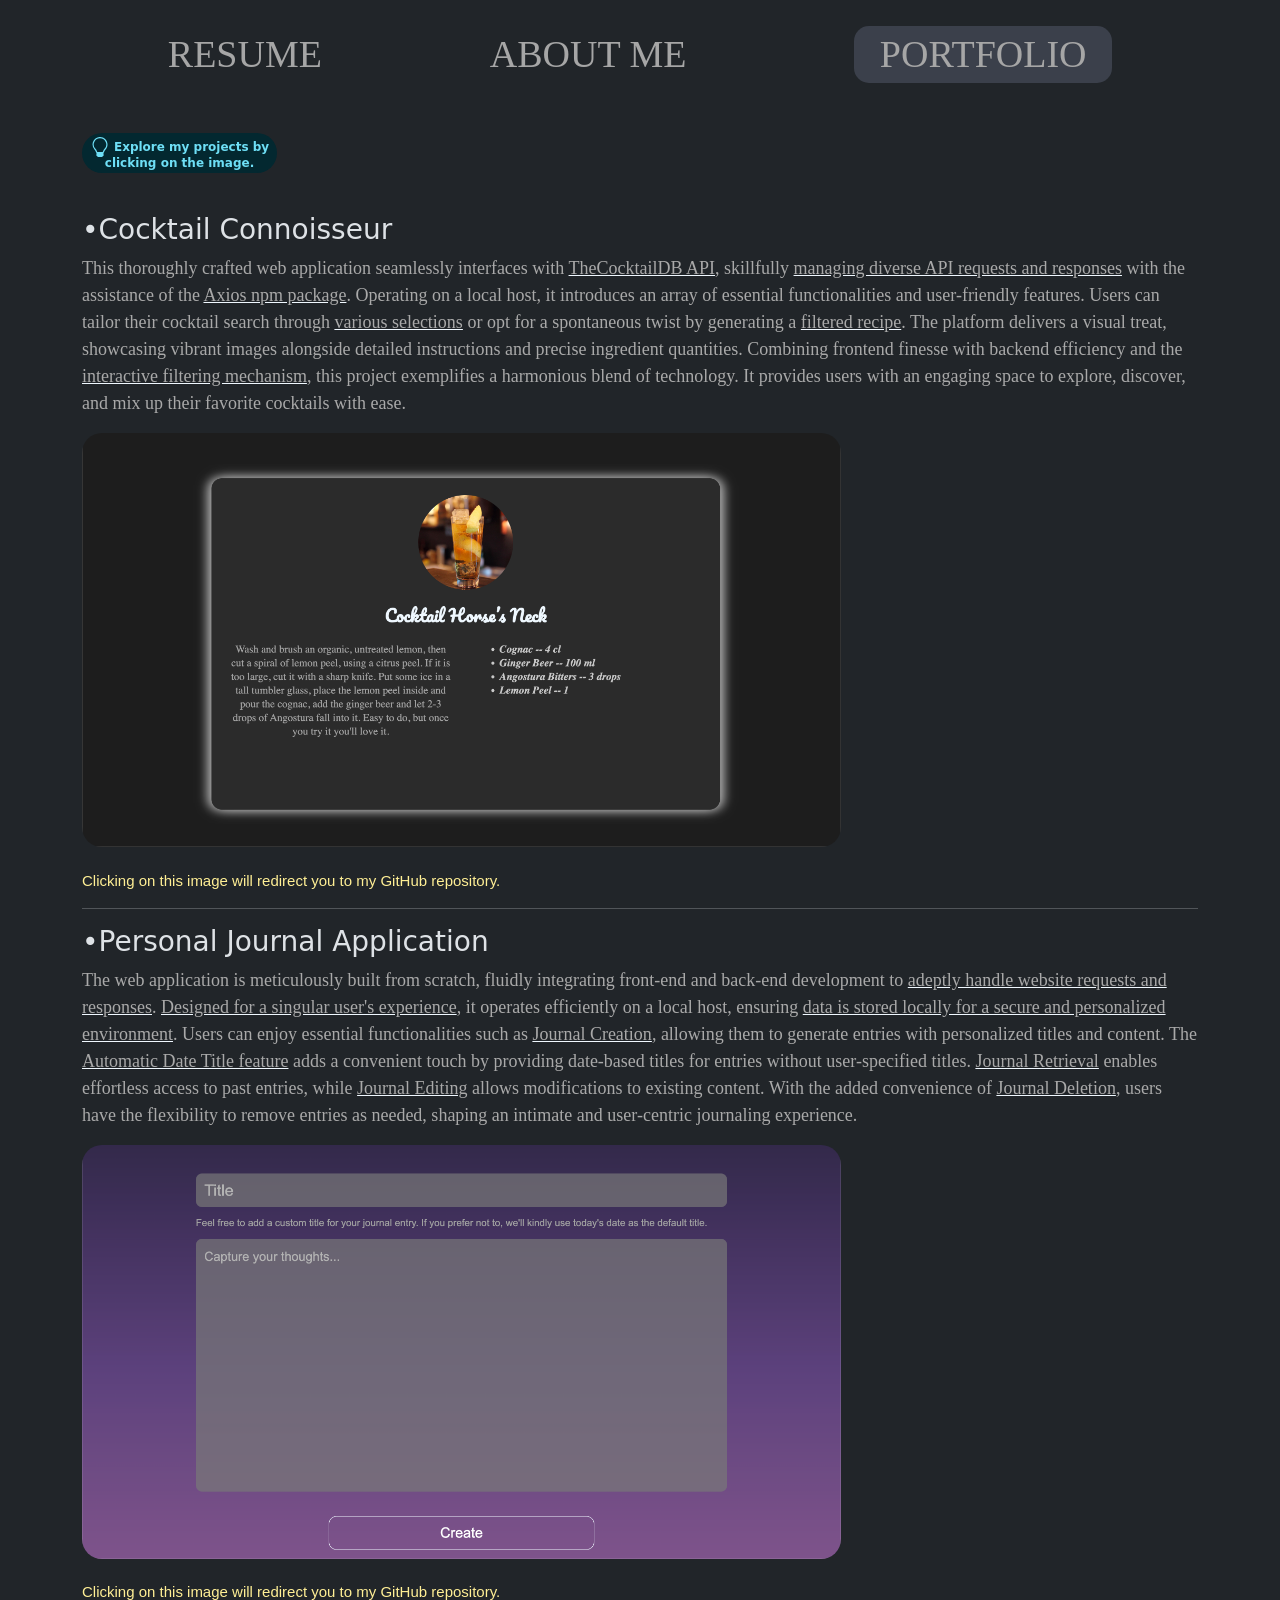
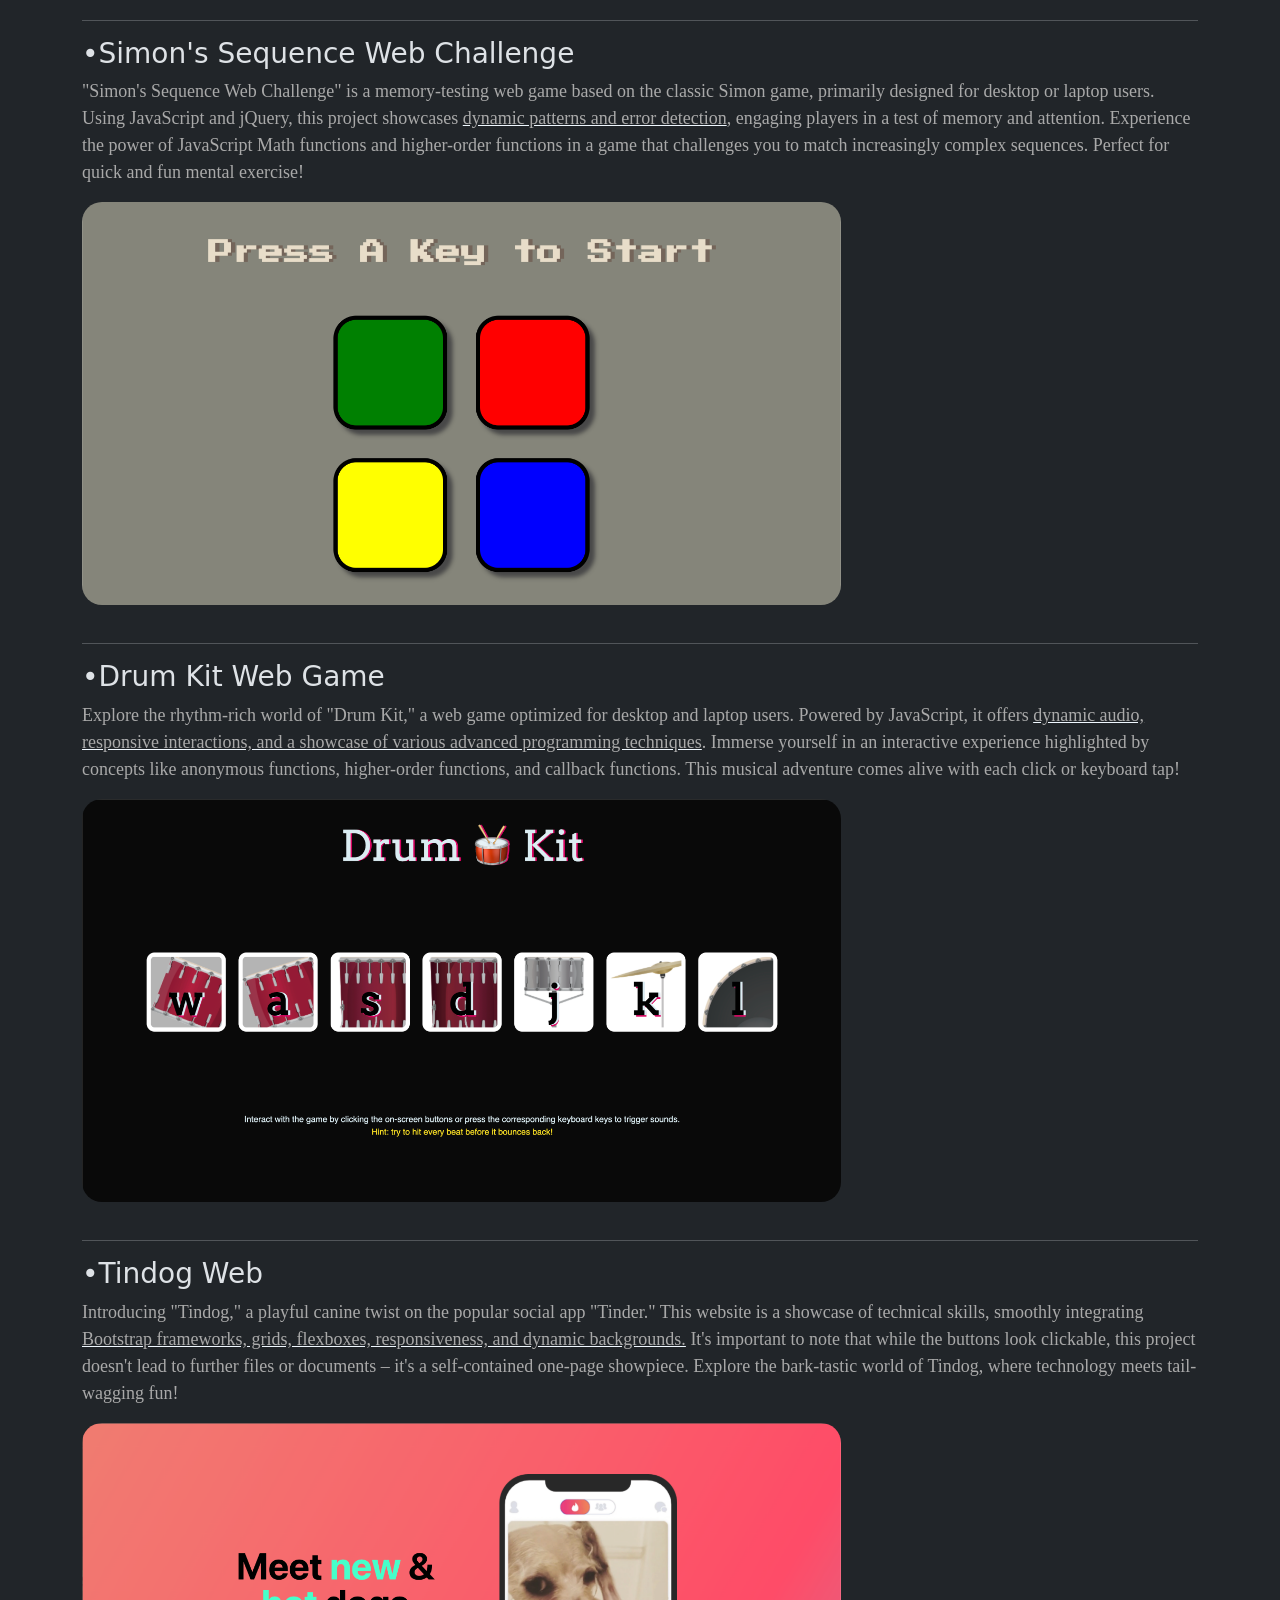
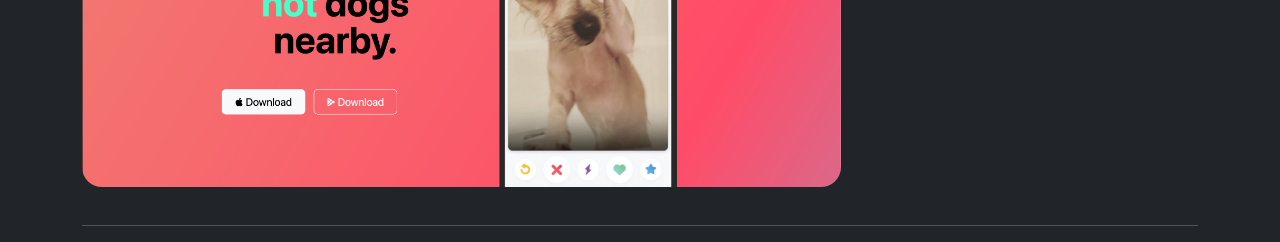
==== Portfolio/portfolio.html @ 848d03be "Add files via upload Update portfolio.html" ====
<!DOCTYPE html>
<html lang="en" data-bs-theme="dark">
    <head>
        <meta charset="utf-8"/>
        <meta name="viewport" content="width=device-width, initial-scale=1.0" />
        <title>PORTFOLIO</title>

        <link rel="preconnect" href="https://fonts.googleapis.com">
        <link rel="preconnect" href="https://fonts.gstatic.com" crossorigin>
        <link href="https://fonts.googleapis.com/css2?family=Noto+Serif+JP&display=swap" rel="stylesheet">  

        <link href="https://cdn.jsdelivr.net/npm/bootstrap@5.3.2/dist/css/bootstrap.min.css" rel="stylesheet" integrity="sha384-T3c6CoIi6uLrA9TneNEoa7RxnatzjcDSCmG1MXxSR1GAsXEV/Dwwykc2MPK8M2HN" crossorigin="anonymous">
        <link href="./portfolio.css" rel="stylesheet" />
        <link href="../common.css" rel="stylesheet" />

    </head>

    <body>

        <section id="portfolioPage">
            <div class="headers">
                <nav>
                    <ul>
                        <li id="resume"><a href="../Resume/resume.html">RESUME</a></li>
                        <li id="aboutMe"><a href="../index.html">ABOUT ME</a></li>
                        <li id="portfolio"><a href="./portfolio.html">PORTFOLIO</a></li>
                    </ul>
                </nav>
            </div>

            <div class="container">

                <!--NoteToUser-->
                <div class="note">
    
                    <span class="badge bg-info-subtle text-info-emphasis rounded-pill"><svg xmlns="http://www.w3.org/2000/svg" width="20" height="20" fill="currentColor" class="bi bi-lightbulb" viewBox="0 0 16 16">
                        <path d="M2 6a6 6 0 1 1 10.174 4.31c-.203.196-.359.4-.453.619l-.762 1.769A.5.5 0 0 1 10.5 13a.5.5 0 0 1 0 1 .5.5 0 0 1 0 1l-.224.447a1 1 0 0 1-.894.553H6.618a1 1 0 0 1-.894-.553L5.5 15a.5.5 0 0 1 0-1 .5.5 0 0 1 0-1 .5.5 0 0 1-.46-.302l-.761-1.77a1.964 1.964 0 0 0-.453-.618A5.984 5.984 0 0 1 2 6m6-5a5 5 0 0 0-3.479 8.592c.263.254.514.564.676.941L5.83 12h4.342l.632-1.467c.162-.377.413-.687.676-.941A5 5 0 0 0 8 1"/>
                      </svg> Explore my projects by <br />
                        clicking on the image.</span>
                        
                </div>

                <!--5th Project-->
                <div class="project">
                    <h3>•Cocktail Connoisseur</h3>
                    <p>This thoroughly crafted web application seamlessly interfaces with <span id="underline">TheCocktailDB API</span>, skillfully 
                        <span id="underline">managing diverse API requests and responses</span> with the assistance of the <span id="underline">Axios npm package</span>. Operating on a local 
                        host, it introduces an array of essential functionalities and user-friendly features. Users can tailor their cocktail 
                        search through <span id="underline">various selections</span> or opt for a spontaneous twist by generating a <span id="underline">filtered recipe</span>. The platform delivers a 
                        visual treat, showcasing vibrant images alongside detailed instructions and precise ingredient quantities. Combining 
                        frontend finesse with backend efficiency and the <span id="underline">interactive filtering mechanism</span>, this project exemplifies a harmonious 
                        blend of technology. It provides users with an engaging space to explore, discover, and mix up their favorite cocktails with 
                        ease.</p>
                    <a href="https://github.com/selinaXyy/cocktailConnoisseur" target="_blank">
                        <img src="Images/Cocktail Connoisseur.png" alt="picture of the Cocktail Connoisseur Web"/></a>
                        <p id="githubRedirectionNote">Clicking on this image will redirect you to my GitHub repository.</p>
                    <hr />
                </div>

                 <!--4th Project-->
                <div class="project">
                    <h3>•Personal Journal Application</h3>
                    <p>The web application is meticulously built from scratch, fluidly integrating front-end and back-end development to <span id="underline">adeptly handle website requests and responses</span>. 
                        <span id="underline">Designed for a singular user's experience</span>, it operates efficiently on a local host, ensuring <span id="underline">data is stored locally for a secure and personalized environment</span>. Users can 
                        enjoy essential functionalities such as <span id="underline">Journal Creation</span>, allowing them to generate entries with personalized titles and content. The <span id="underline">Automatic Date Title feature</span> adds 
                        a convenient touch by providing date-based titles for entries without user-specified titles. <span id="underline">Journal Retrieval</span> enables effortless access to past entries, while 
                        <span id="underline">Journal Editing</span> allows modifications to existing content. With the added convenience of <span id="underline">Journal Deletion</span>, users have the flexibility to remove entries as needed, shaping 
                        an intimate and user-centric journaling experience.</p>
                    <a href="https://github.com/selinaXyy/personalJournalWeb" target="_blank">
                        <img src="Images/personalJournal.png" alt="picture of the Personal Journal Web"/></a>
                        <p id="githubRedirectionNote">Clicking on this image will redirect you to my GitHub repository.</p>
                    <hr />
                </div>
    
                <!--3rd Project-->
                <div class="project">
                    <h3>•Simon's Sequence Web Challenge</h3>
                    <p>"Simon's Sequence Web Challenge" is a memory-testing web game based on the classic Simon game, primarily 
                        designed for desktop or laptop users. Using JavaScript and jQuery, this project showcases <span id="underline">dynamic patterns and error detection</span>, 
                        engaging players in a test of memory and attention. Experience the power of JavaScript Math functions 
                        and higher-order functions in a game that challenges you to match increasingly complex sequences.
                        Perfect for quick and fun mental exercise!</p>
                    <a href="https://selinaxyy.github.io/theSimonGame/" target="_blank">
                        <img src="Images/simonGame.png" alt="picture of the Simon Game Web"/></a>
                    <hr />
                </div>
    
                <!--2nd Project-->
                <div class="project">
                    <h3>•Drum Kit Web Game</h3>
                    <p>Explore the rhythm-rich world of "Drum Kit," a web game optimized for desktop and laptop users. Powered by JavaScript, 
                        it offers <span id="underline">dynamic audio, responsive interactions, and a showcase of various advanced programming 
                        techniques</span>. Immerse yourself in an interactive experience highlighted by concepts like anonymous functions, 
                        higher-order functions, and callback functions. This musical adventure comes alive with each click or keyboard tap!</p>
                    <a href="https://selinaxyy.github.io/drumKitGame/" target="_blank">
                        <img src="Images/drumKit.png" alt="picture of Drum Kit Web Game"/></a>
                    <hr />
                </div>
    
                <!--1st Project-->
                <div class="project">
                    <h3>•Tindog Web</h3>
                    <p>Introducing "Tindog," a playful canine twist on the popular social app "Tinder." 
                        This website is a showcase of technical skills, smoothly integrating <span id="underline">Bootstrap frameworks, grids, flexboxes, responsiveness, 
                        and dynamic backgrounds.</span> It's important to note that while the buttons look clickable, 
                        this project doesn't lead to further files or documents – it's a self-contained one-page showpiece. 
                        Explore the bark-tastic world of Tindog, where technology meets tail-wagging fun!</p>
                    <a href="https://selinaxyy.github.io/Tindog-Web/" target="_blank">
                        <img src="Images/tindog.png" alt="picture of Tindog Web"/></a>
                    <hr />
                </div>
            
            </div>


        </section>


        <script src="https://cdn.jsdelivr.net/npm/bootstrap@5.3.2/dist/js/bootstrap.bundle.min.js" integrity="sha384-C6RzsynM9kWDrMNeT87bh95OGNyZPhcTNXj1NW7RuBCsyN/o0jlpcV8Qyq46cDfL" crossorigin="anonymous"></script>
    </body>
</html>
---- Portfolio/portfolio.css ----
/* >992px & default*/
#portfolio{
  background-color: #3b404b;
  border-radius: 15px;
  padding-left:2%;
  padding-right:2%;
}

.container{
    margin-top:3.5%;
}

.project img{
  width: 68%;
  height:34%;
  border-radius: 20px;
  margin-bottom: 2%;
}

.project img:hover{
  filter:brightness(130%);
}

.project p{
  font-family:serif,Times;
  font-size:18px;
  color:#A9A9A9;
}

#underline{
  text-decoration: underline;
  text-decoration-color: aliceblue;
}

.note{
  text-align: left;
  margin-bottom:3.5%;
  margin-top:4.5%;
}

#githubRedirectionNote{
  font-family: Arial, Helvetica, sans-serif;
  font-size:15px;
  color: rgb(255, 239, 149);
}

@media (max-width:768px){
  .project img{
      width: 78%;
      height:73%
  }
}

@media (max-width:576px){

  .project h3{
      font-size:19px;
  }

  .project p{
      font-size: 14px;
  }

  .note{
      margin-bottom: 4.5%;
  }

  #githubRedirectionNote{
    font-size: 13px;
  }
  
}
---- common.css ----
/* >992px & default*/
.headers ul{
    list-style: none;
    display:flex;
    justify-content: space-evenly;
    font-size:38px;
    color:#a6a6a6;
    padding:0;
    margin-top:2%;
    margin-bottom:3%;
    font-family: 'Noto Serif Japanese';
}

.headers a{
    text-decoration: none;
    color:#a6a6a6;
}

.headers a:hover{
    color:#EEEDED;
}



/* <= 992px & > 768px*/
@media (max-width:992px){

    .headers li{
        font-size: 30px;
    }
    
}



/* <= 768px & >= 576px*/
@media (max-width:768px){

    .headers li{
        font-size: 26px;
    }
    
}



/* <= 576px (mobile phone)*/
@media (max-width:576px){

    .headers li{
        font-size: 20px;
    }
    
}
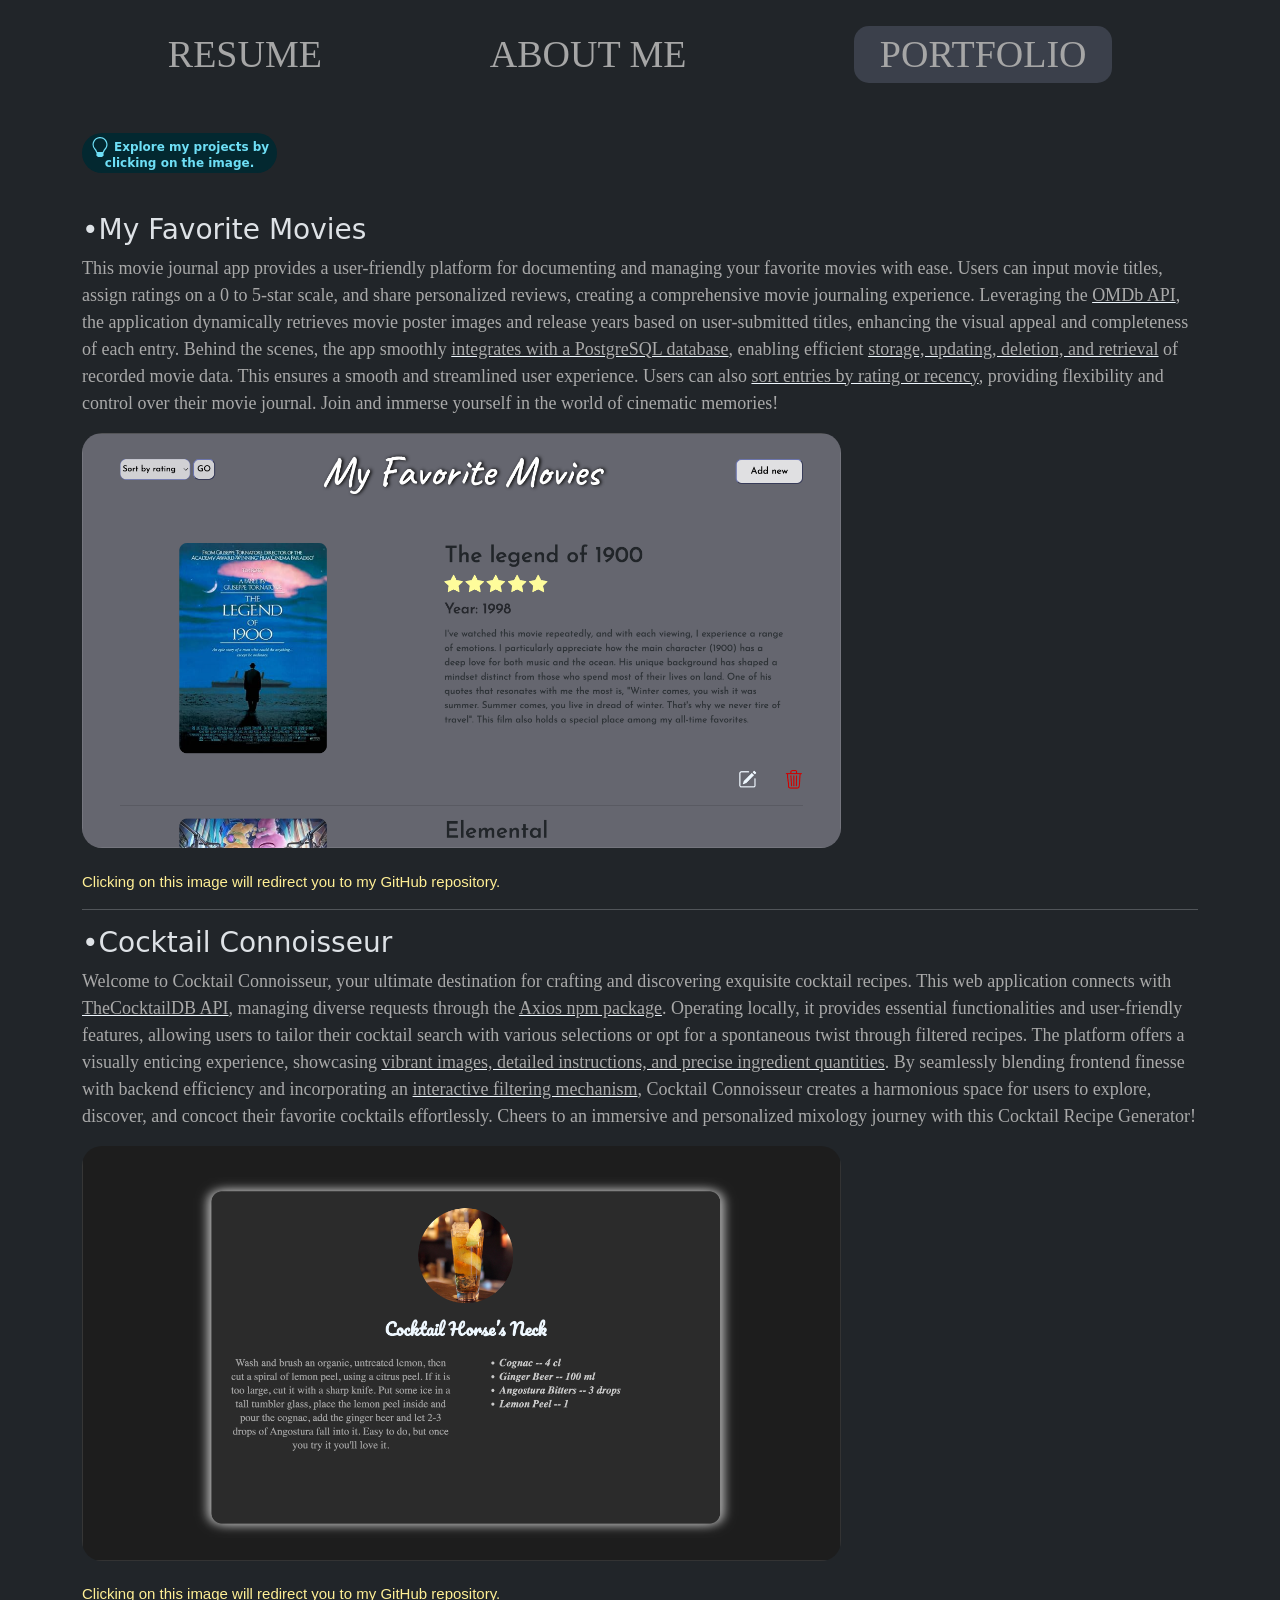
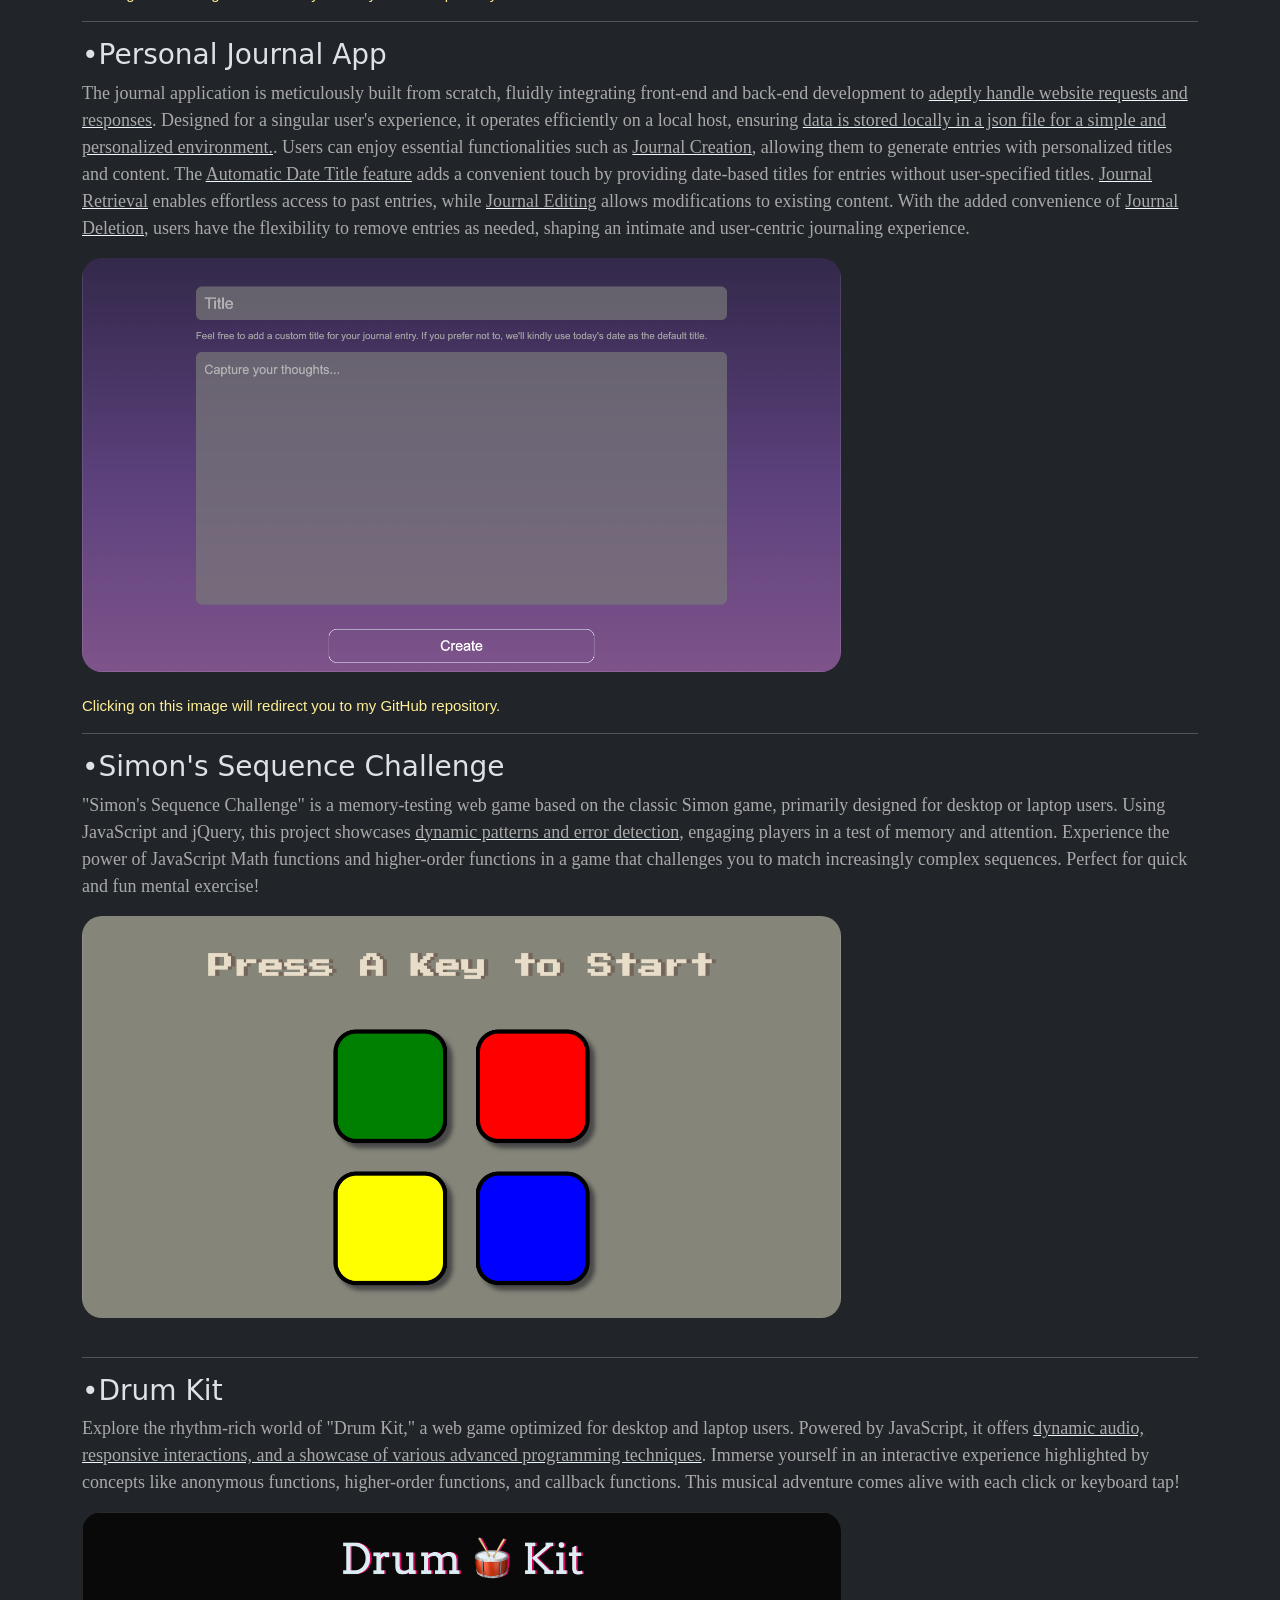
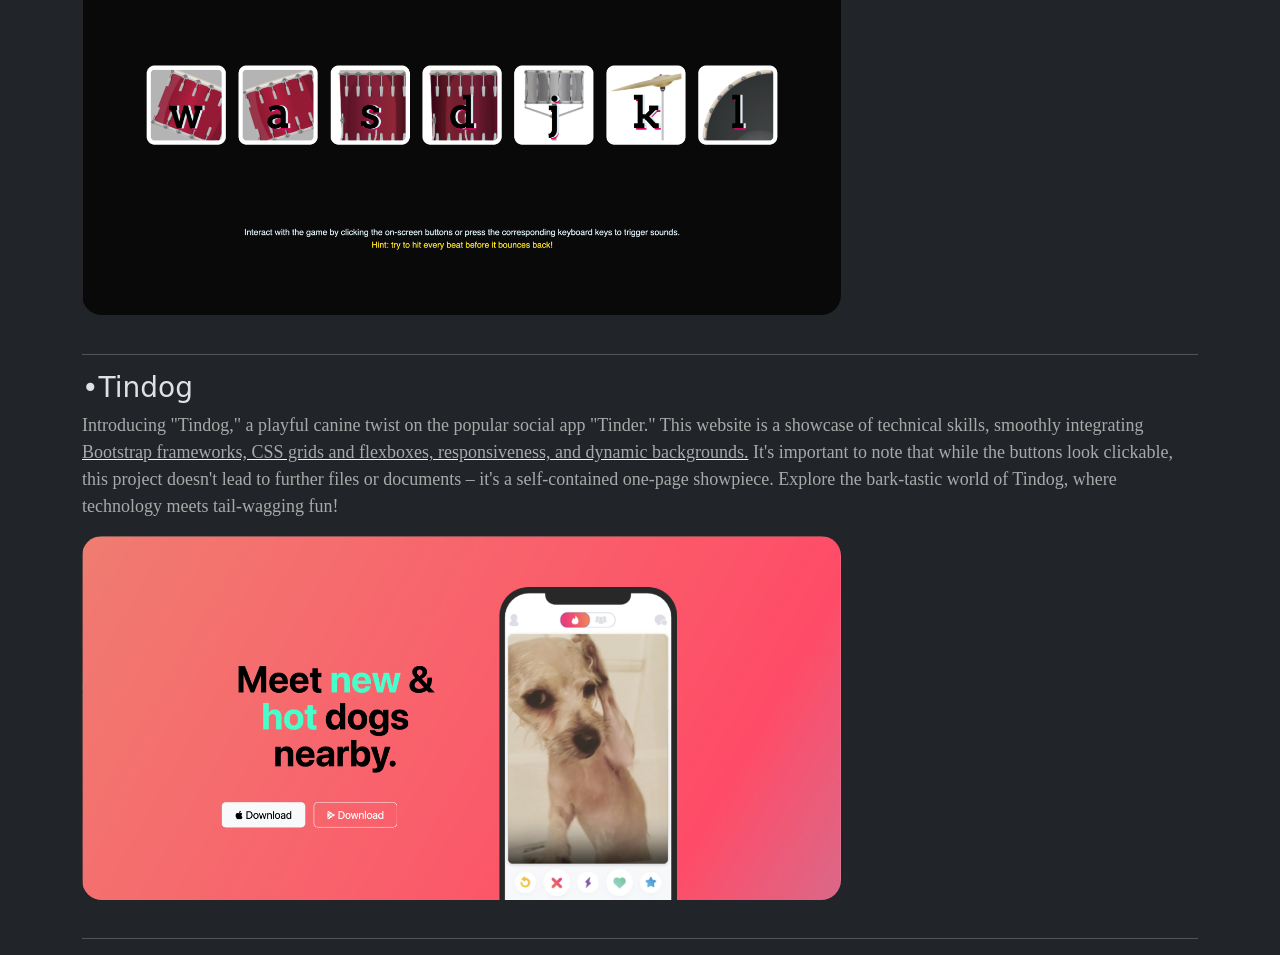
==== commit 171eb914: "Add files via upload" ====
--- a/Portfolio/portfolio.html
+++ b/Portfolio/portfolio.html
@@ -40,17 +40,27 @@
                         
                 </div>
 
+                <!--6th Project-->
+                <div class="project">
+                    <h3>•My Favorite Movies</h3>
+                    <p>This movie journal app provides a user-friendly platform for documenting and managing your favorite movies with ease. Users can input movie titles, assign ratings on a 0 to 5-star scale, and share personalized reviews, creating a comprehensive 
+                        movie journaling experience. Leveraging the <span id="underline">OMDb API</span>, the application dynamically retrieves movie poster images and release years based on user-submitted titles, enhancing the visual appeal and completeness of each entry. Behind the scenes, 
+                        the app smoothly <span id="underline">integrates with a PostgreSQL database</span>, enabling efficient <span id="underline">storage, updating, deletion, and retrieval</span> of recorded movie data. This ensures a smooth and streamlined user experience. 
+                        Users can also <span id="underline">sort entries by rating or recency</span>, providing flexibility and control over their movie journal. Join and immerse yourself in the world of cinematic memories!</p>
+                    <a href="https://github.com/selinaXyy/myFavoriteMovies" target="_blank">
+                        <img src="Images/myFavoriteMovies.png" alt="picture of the Movies Journal Web"/></a>
+                        <p id="githubRedirectionNote">Clicking on this image will redirect you to my GitHub repository.</p>
+                    <hr />
+                </div>
+
                 <!--5th Project-->
                 <div class="project">
                     <h3>•Cocktail Connoisseur</h3>
-                    <p>This thoroughly crafted web application seamlessly interfaces with <span id="underline">TheCocktailDB API</span>, skillfully 
-                        <span id="underline">managing diverse API requests and responses</span> with the assistance of the <span id="underline">Axios npm package</span>. Operating on a local 
-                        host, it introduces an array of essential functionalities and user-friendly features. Users can tailor their cocktail 
-                        search through <span id="underline">various selections</span> or opt for a spontaneous twist by generating a <span id="underline">filtered recipe</span>. The platform delivers a 
-                        visual treat, showcasing vibrant images alongside detailed instructions and precise ingredient quantities. Combining 
-                        frontend finesse with backend efficiency and the <span id="underline">interactive filtering mechanism</span>, this project exemplifies a harmonious 
-                        blend of technology. It provides users with an engaging space to explore, discover, and mix up their favorite cocktails with 
-                        ease.</p>
+                    <p>Welcome to Cocktail Connoisseur, your ultimate destination for crafting and discovering exquisite cocktail recipes. This web application 
+                        connects with <span id="underline">TheCocktailDB API</span>, managing diverse requests through the <span id="underline">Axios npm package</span>. Operating locally, it provides essential functionalities and user-friendly features, allowing users to 
+                        tailor their cocktail search with various selections or opt for a spontaneous twist through filtered recipes. The platform offers a visually enticing experience, showcasing <span id="underline">vibrant images, detailed instructions, 
+                        and precise ingredient quantities</span>. By seamlessly blending frontend finesse with backend efficiency and incorporating an <span id="underline">interactive filtering mechanism</span>, Cocktail Connoisseur creates a harmonious space 
+                        for users to explore, discover, and concoct their favorite cocktails effortlessly. Cheers to an immersive and personalized mixology journey with this Cocktail Recipe Generator!</p>
                     <a href="https://github.com/selinaXyy/cocktailConnoisseur" target="_blank">
                         <img src="Images/Cocktail Connoisseur.png" alt="picture of the Cocktail Connoisseur Web"/></a>
                         <p id="githubRedirectionNote">Clicking on this image will redirect you to my GitHub repository.</p>
@@ -59,9 +69,9 @@
 
                  <!--4th Project-->
                 <div class="project">
-                    <h3>•Personal Journal Application</h3>
-                    <p>The web application is meticulously built from scratch, fluidly integrating front-end and back-end development to <span id="underline">adeptly handle website requests and responses</span>. 
-                        <span id="underline">Designed for a singular user's experience</span>, it operates efficiently on a local host, ensuring <span id="underline">data is stored locally for a secure and personalized environment</span>. Users can 
+                    <h3>•Personal Journal App</h3>
+                    <p>The journal application is meticulously built from scratch, fluidly integrating front-end and back-end development to <span id="underline">adeptly handle website requests and responses</span>. 
+                        Designed for a singular user's experience, it operates efficiently on a local host, ensuring <span id="underline">data is stored locally in a json file for a simple and personalized environment.</span>. Users can 
                         enjoy essential functionalities such as <span id="underline">Journal Creation</span>, allowing them to generate entries with personalized titles and content. The <span id="underline">Automatic Date Title feature</span> adds 
                         a convenient touch by providing date-based titles for entries without user-specified titles. <span id="underline">Journal Retrieval</span> enables effortless access to past entries, while 
                         <span id="underline">Journal Editing</span> allows modifications to existing content. With the added convenience of <span id="underline">Journal Deletion</span>, users have the flexibility to remove entries as needed, shaping 
@@ -74,8 +84,8 @@
     
                 <!--3rd Project-->
                 <div class="project">
-                    <h3>•Simon's Sequence Web Challenge</h3>
-                    <p>"Simon's Sequence Web Challenge" is a memory-testing web game based on the classic Simon game, primarily 
+                    <h3>•Simon's Sequence Challenge</h3>
+                    <p>"Simon's Sequence Challenge" is a memory-testing web game based on the classic Simon game, primarily 
                         designed for desktop or laptop users. Using JavaScript and jQuery, this project showcases <span id="underline">dynamic patterns and error detection</span>, 
                         engaging players in a test of memory and attention. Experience the power of JavaScript Math functions 
                         and higher-order functions in a game that challenges you to match increasingly complex sequences.
@@ -87,7 +97,7 @@
     
                 <!--2nd Project-->
                 <div class="project">
-                    <h3>•Drum Kit Web Game</h3>
+                    <h3>•Drum Kit</h3>
                     <p>Explore the rhythm-rich world of "Drum Kit," a web game optimized for desktop and laptop users. Powered by JavaScript, 
                         it offers <span id="underline">dynamic audio, responsive interactions, and a showcase of various advanced programming 
                         techniques</span>. Immerse yourself in an interactive experience highlighted by concepts like anonymous functions, 
@@ -99,9 +109,9 @@
     
                 <!--1st Project-->
                 <div class="project">
-                    <h3>•Tindog Web</h3>
+                    <h3>•Tindog</h3>
                     <p>Introducing "Tindog," a playful canine twist on the popular social app "Tinder." 
-                        This website is a showcase of technical skills, smoothly integrating <span id="underline">Bootstrap frameworks, grids, flexboxes, responsiveness, 
+                        This website is a showcase of technical skills, smoothly integrating <span id="underline">Bootstrap frameworks, CSS grids and flexboxes, responsiveness, 
                         and dynamic backgrounds.</span> It's important to note that while the buttons look clickable, 
                         this project doesn't lead to further files or documents – it's a self-contained one-page showpiece. 
                         Explore the bark-tastic world of Tindog, where technology meets tail-wagging fun!</p>
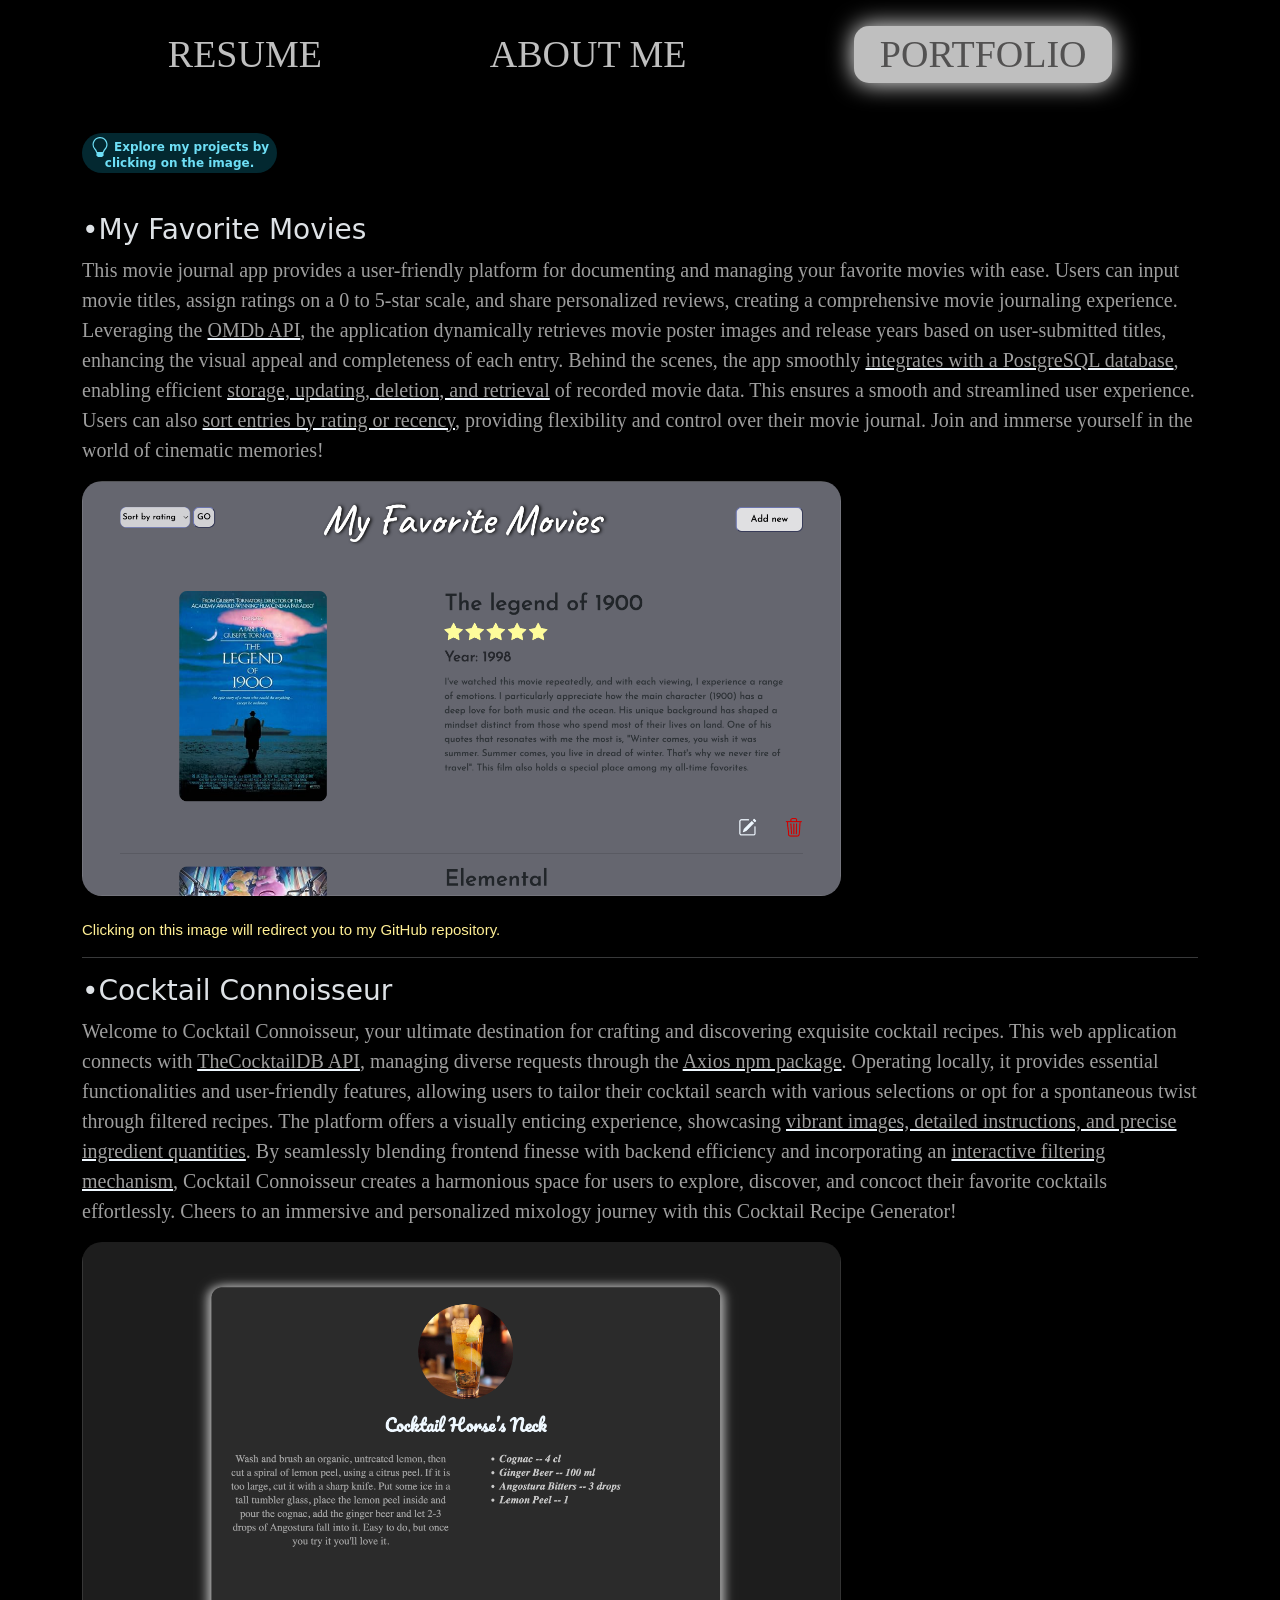
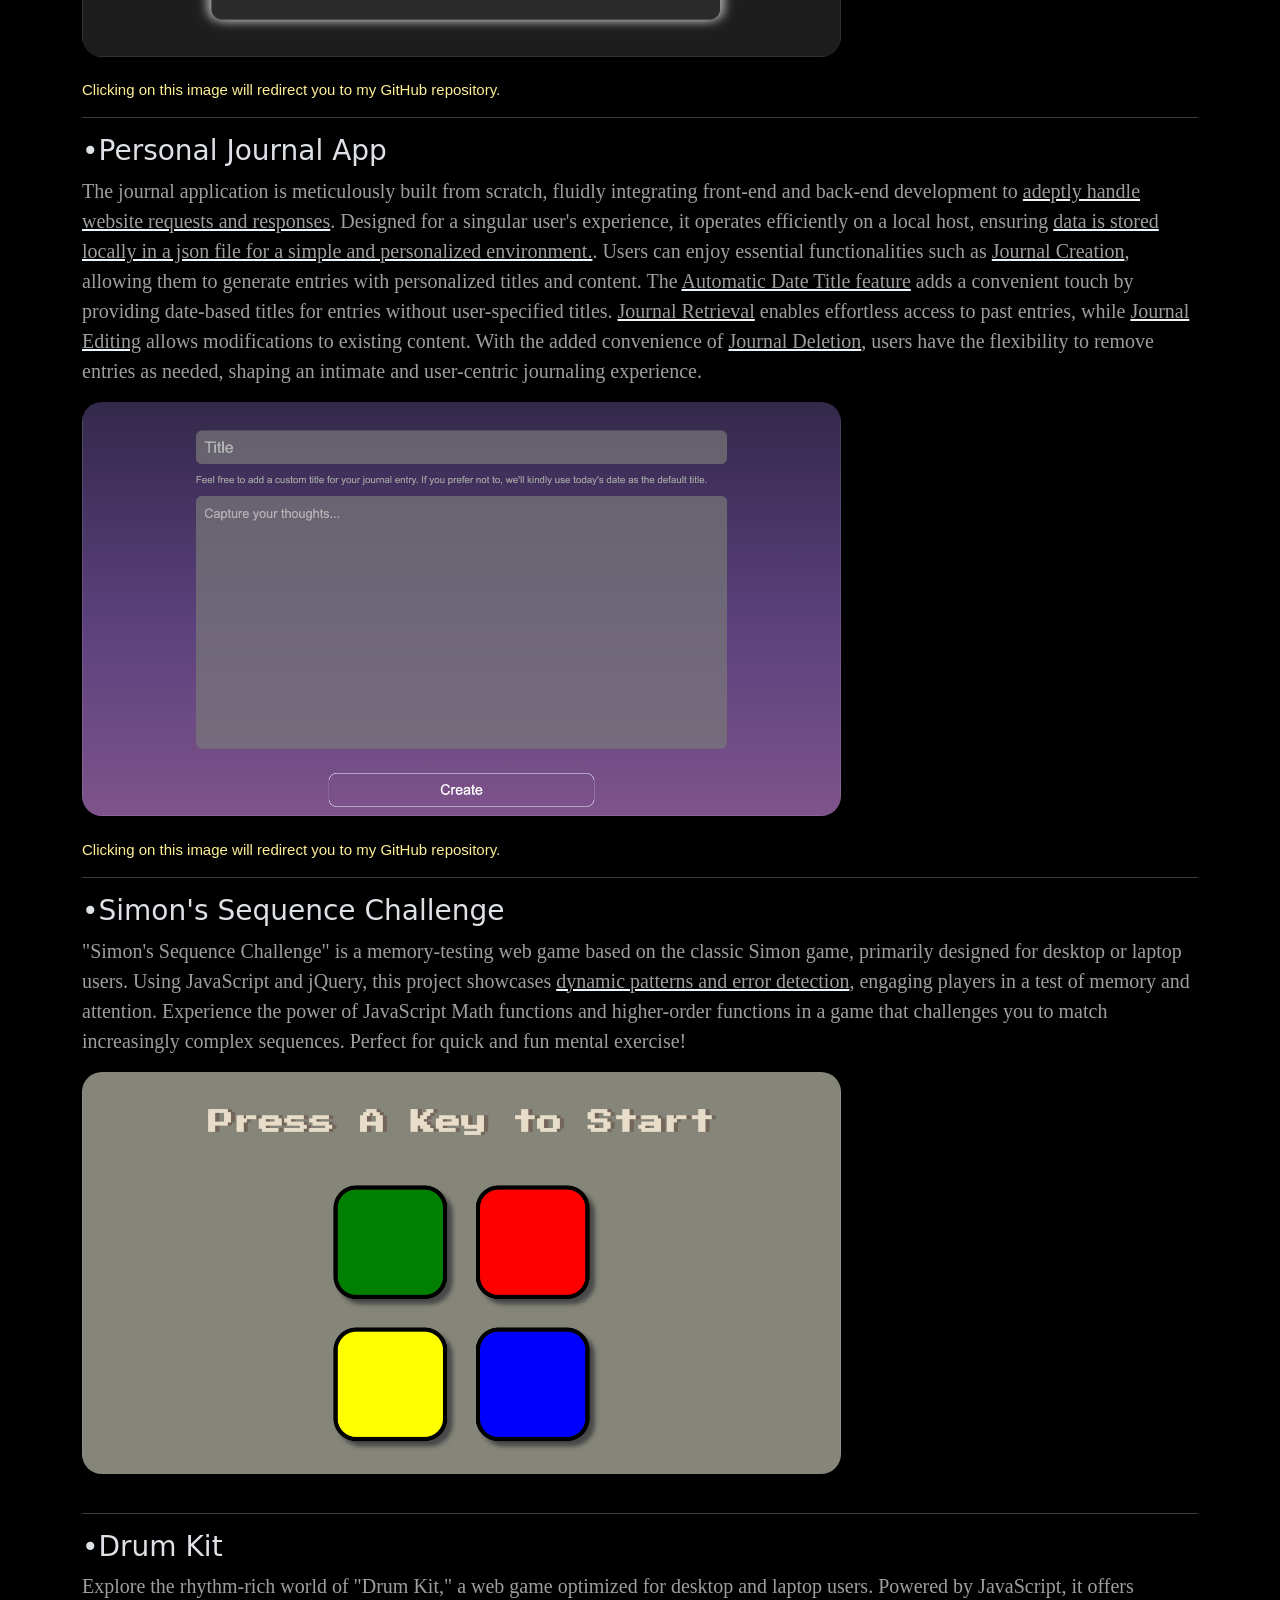
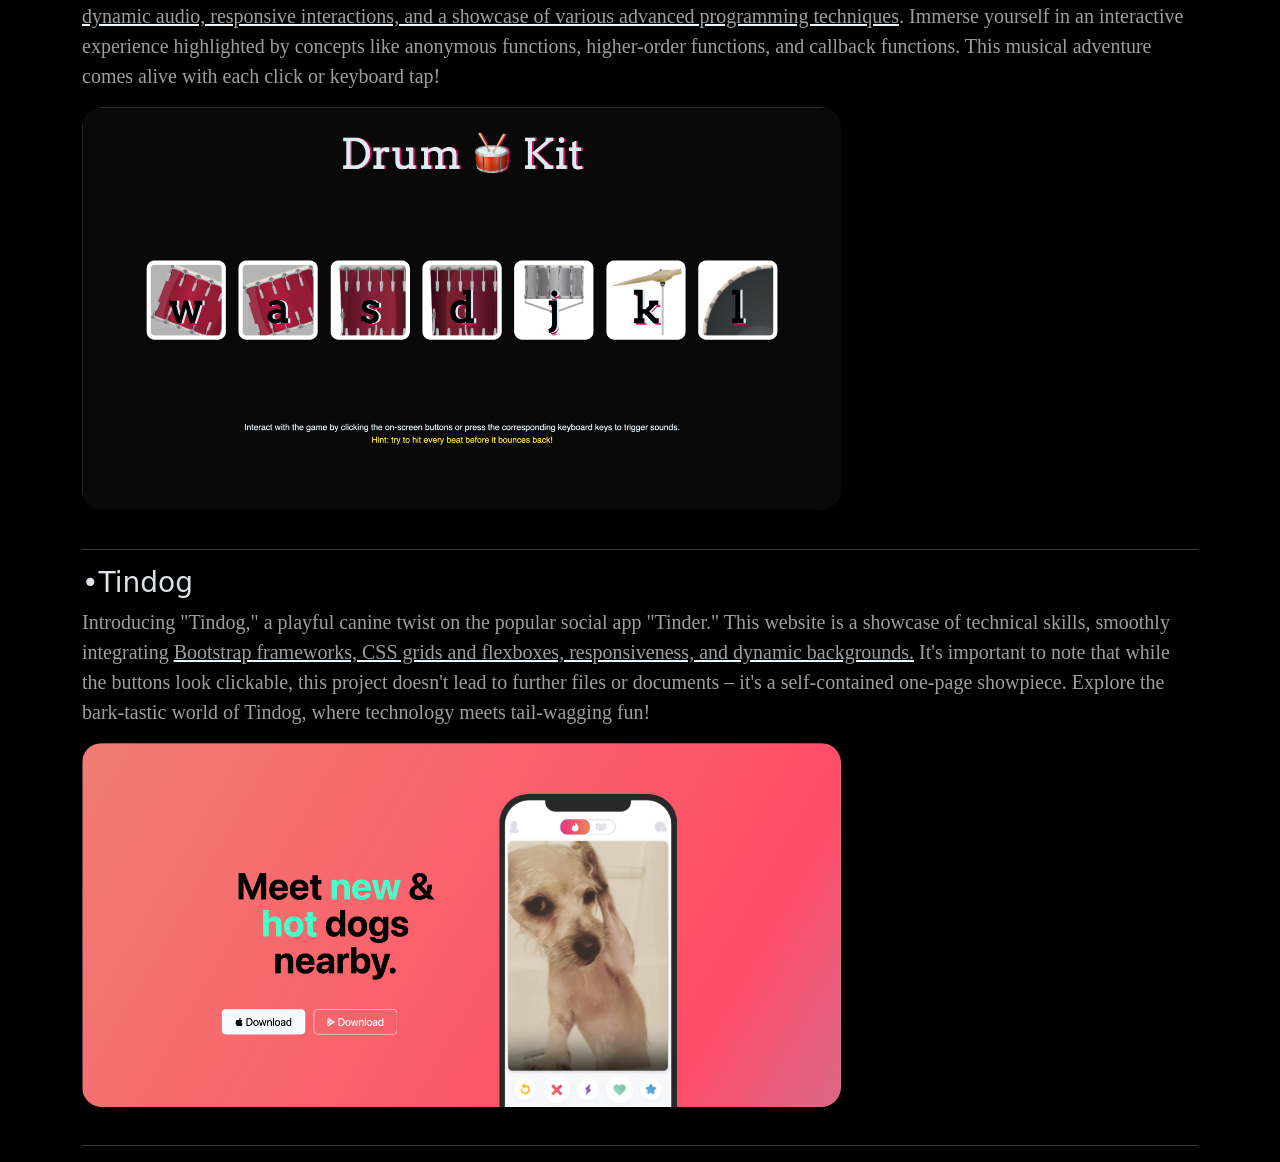
==== commit 9bd4a36b: "Add files via upload Update css files" ====
--- a/Portfolio/portfolio.html
+++ b/Portfolio/portfolio.html
@@ -4,6 +4,16 @@
         <meta charset="utf-8"/>
         <meta name="viewport" content="width=device-width, initial-scale=1.0" />
         <title>PORTFOLIO</title>
+
+        <!-- Google tag (gtag.js) -->
+        <script async src="https://www.googletagmanager.com/gtag/js?id=G-3JV0510H12"></script>
+        <script>
+        window.dataLayer = window.dataLayer || [];
+        function gtag(){dataLayer.push(arguments);}
+        gtag('js', new Date());
+
+        gtag('config', 'G-3JV0510H12');
+        </script>
 
         <link rel="preconnect" href="https://fonts.googleapis.com">
         <link rel="preconnect" href="https://fonts.gstatic.com" crossorigin>
--- a/Portfolio/portfolio.css
+++ b/Portfolio/portfolio.css
@@ -1,9 +1,23 @@
 /* >992px & default*/
+body{
+  background-color: #000000;
+  background-image: url("https://www.transparenttextures.com/patterns/shattered-dark.png");
+}
+
 #portfolio{
-  background-color: #3b404b;
+  background-color:#bfbfbf;
+  box-shadow: 0 0 24px #ffffff;
   border-radius: 15px;
   padding-left:2%;
   padding-right:2%;
+}
+
+#portfolio a{
+  color:#525151;
+}
+
+#aboutMe a, #resume a{
+  color: #bfbfbf;
 }
 
 .container{
@@ -23,8 +37,8 @@
 
 .project p{
   font-family:serif,Times;
-  font-size:18px;
-  color:#A9A9A9;
+  font-size:20px;
+  color:#9e9e9e;
 }
 
 #underline{
--- a/common.css
+++ b/common.css
@@ -4,7 +4,6 @@
     display:flex;
     justify-content: space-evenly;
     font-size:38px;
-    color:#a6a6a6;
     padding:0;
     margin-top:2%;
     margin-bottom:3%;
@@ -13,11 +12,10 @@
 
 .headers a{
     text-decoration: none;
-    color:#a6a6a6;
 }
 
 .headers a:hover{
-    color:#EEEDED;
+    color:#ffffff;
 }
 
 
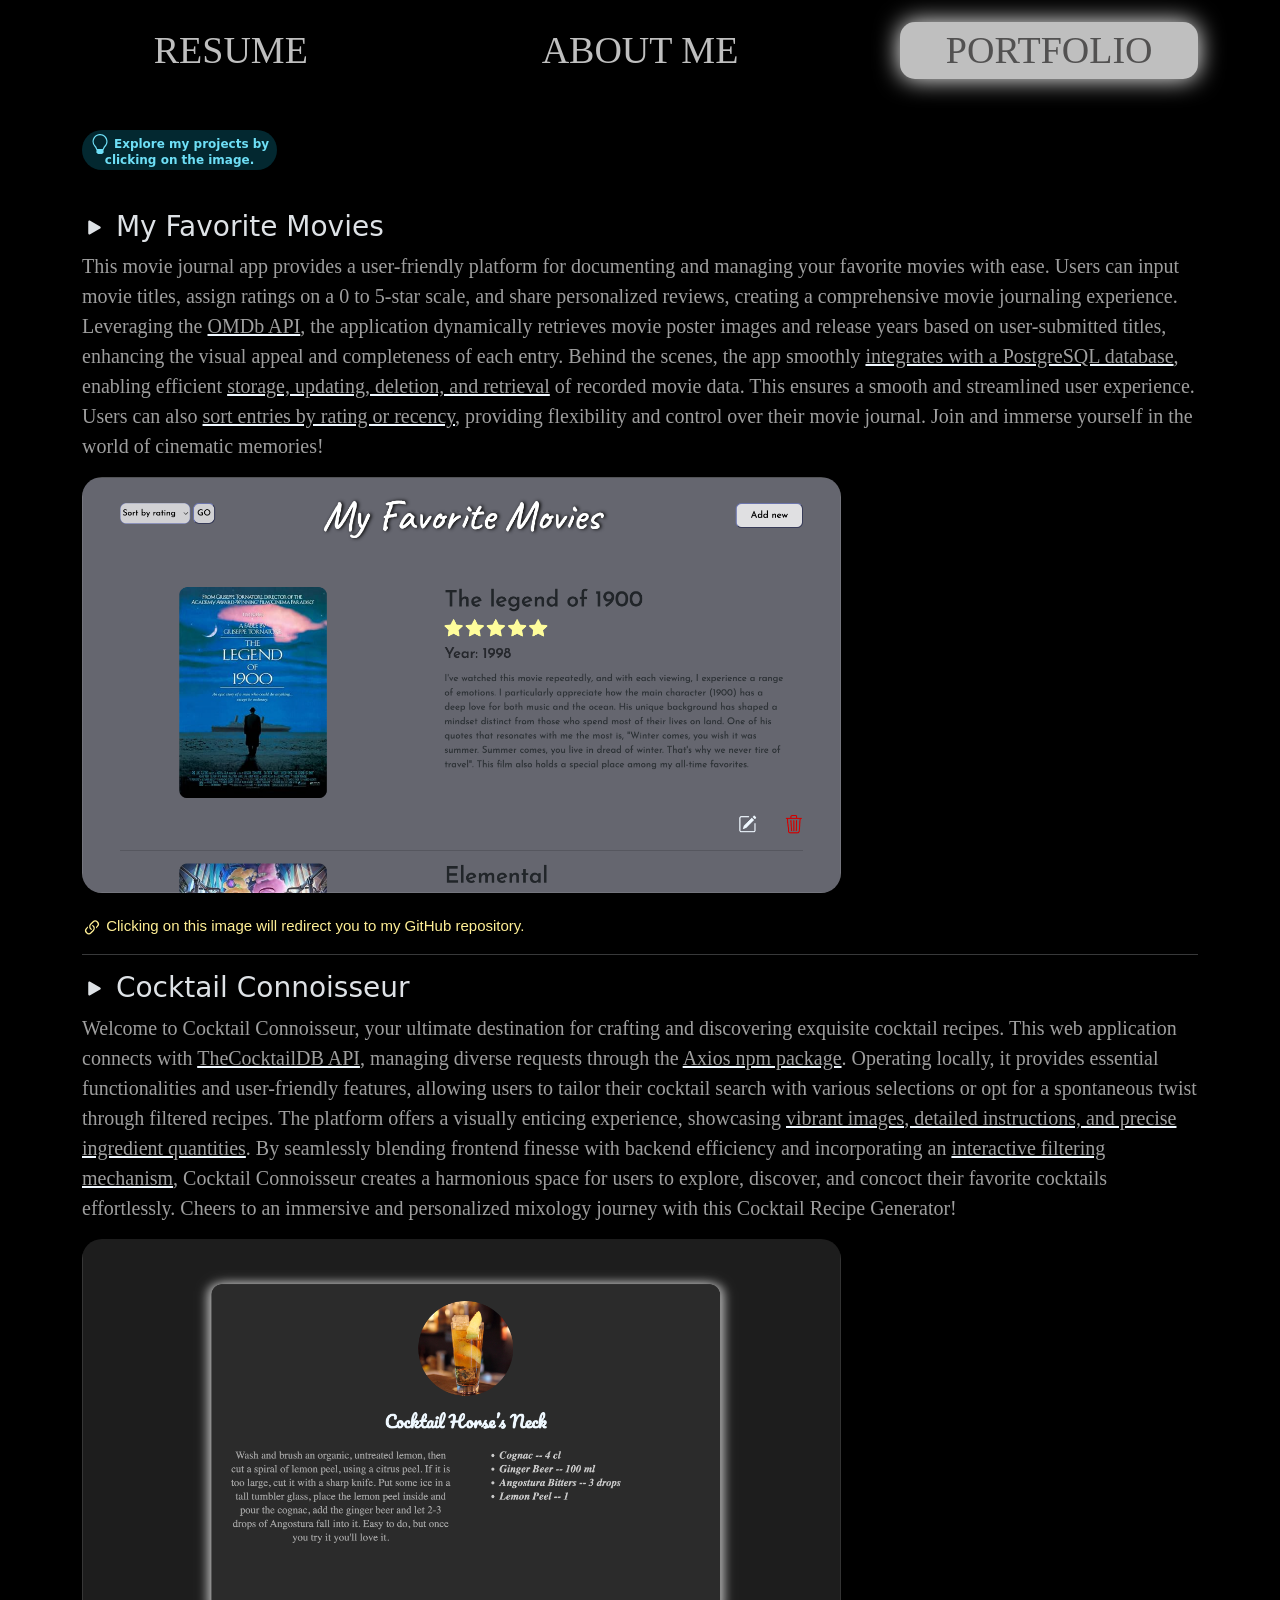
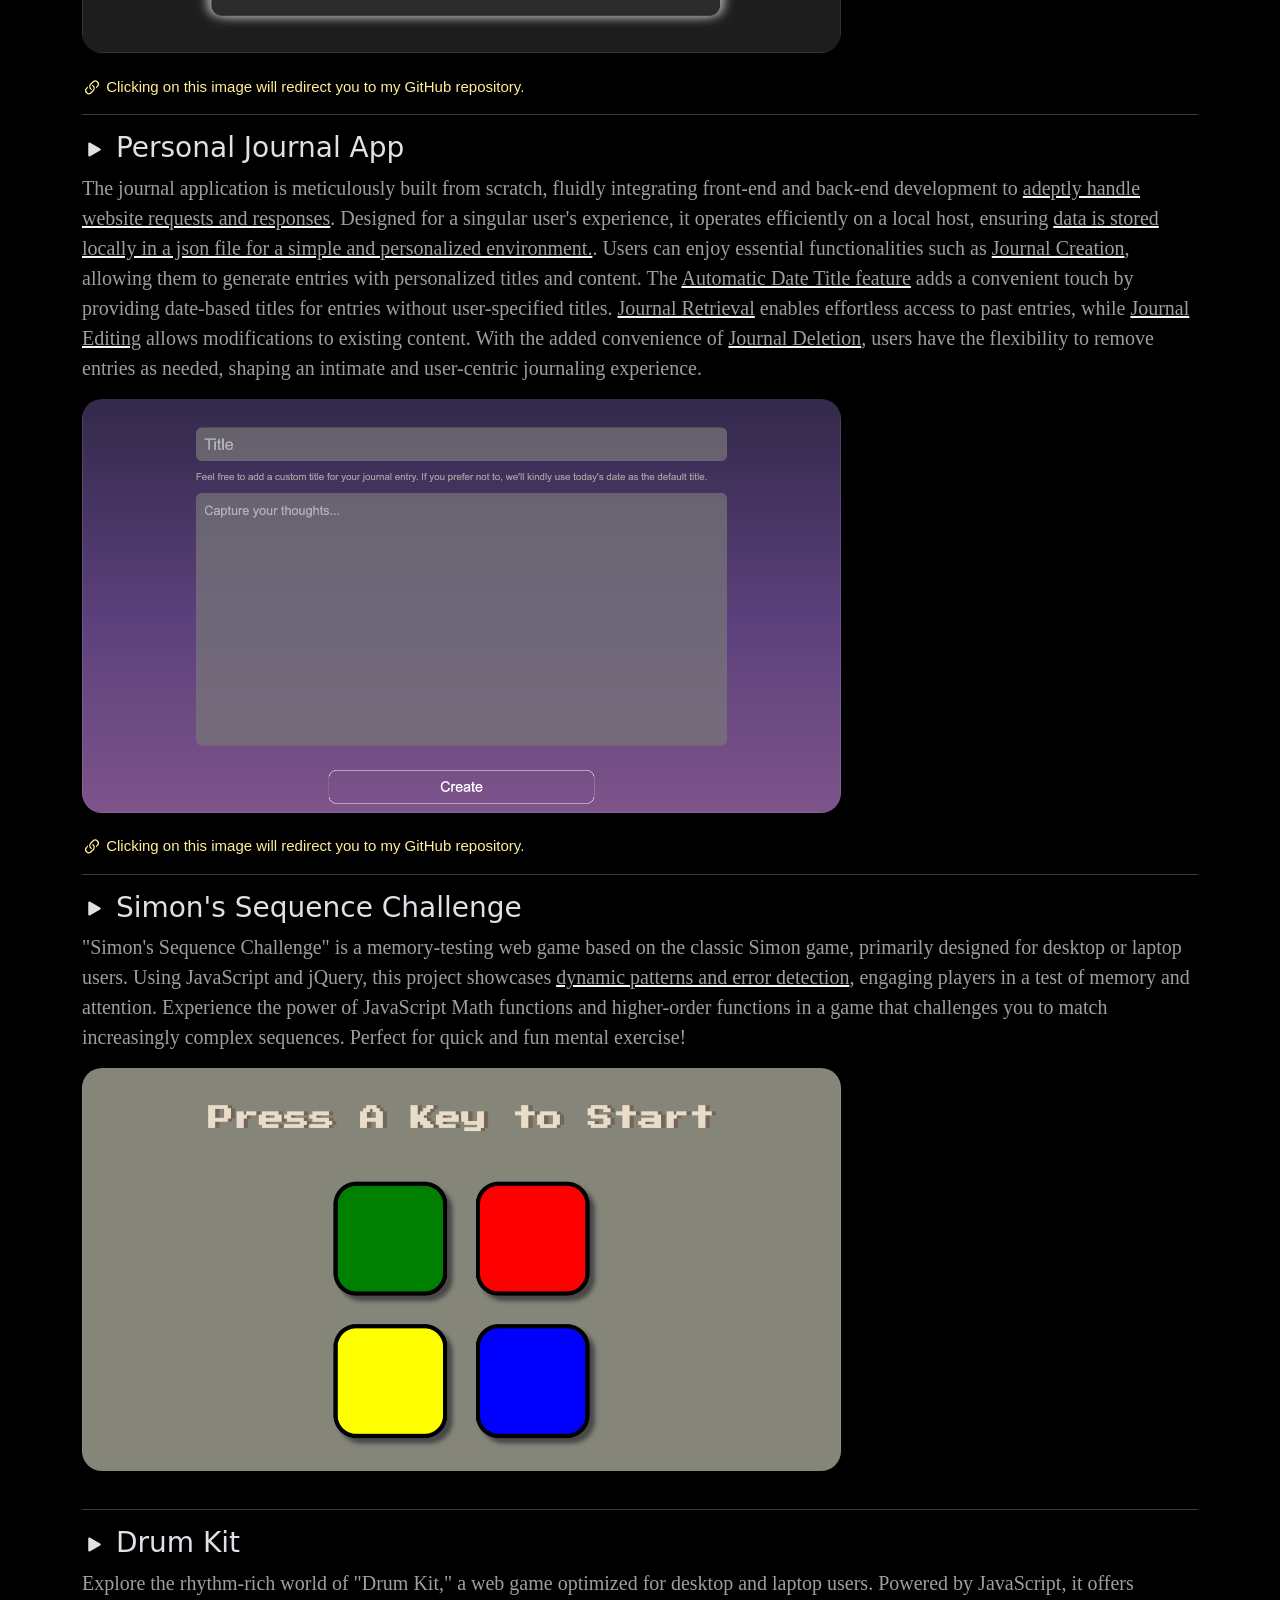
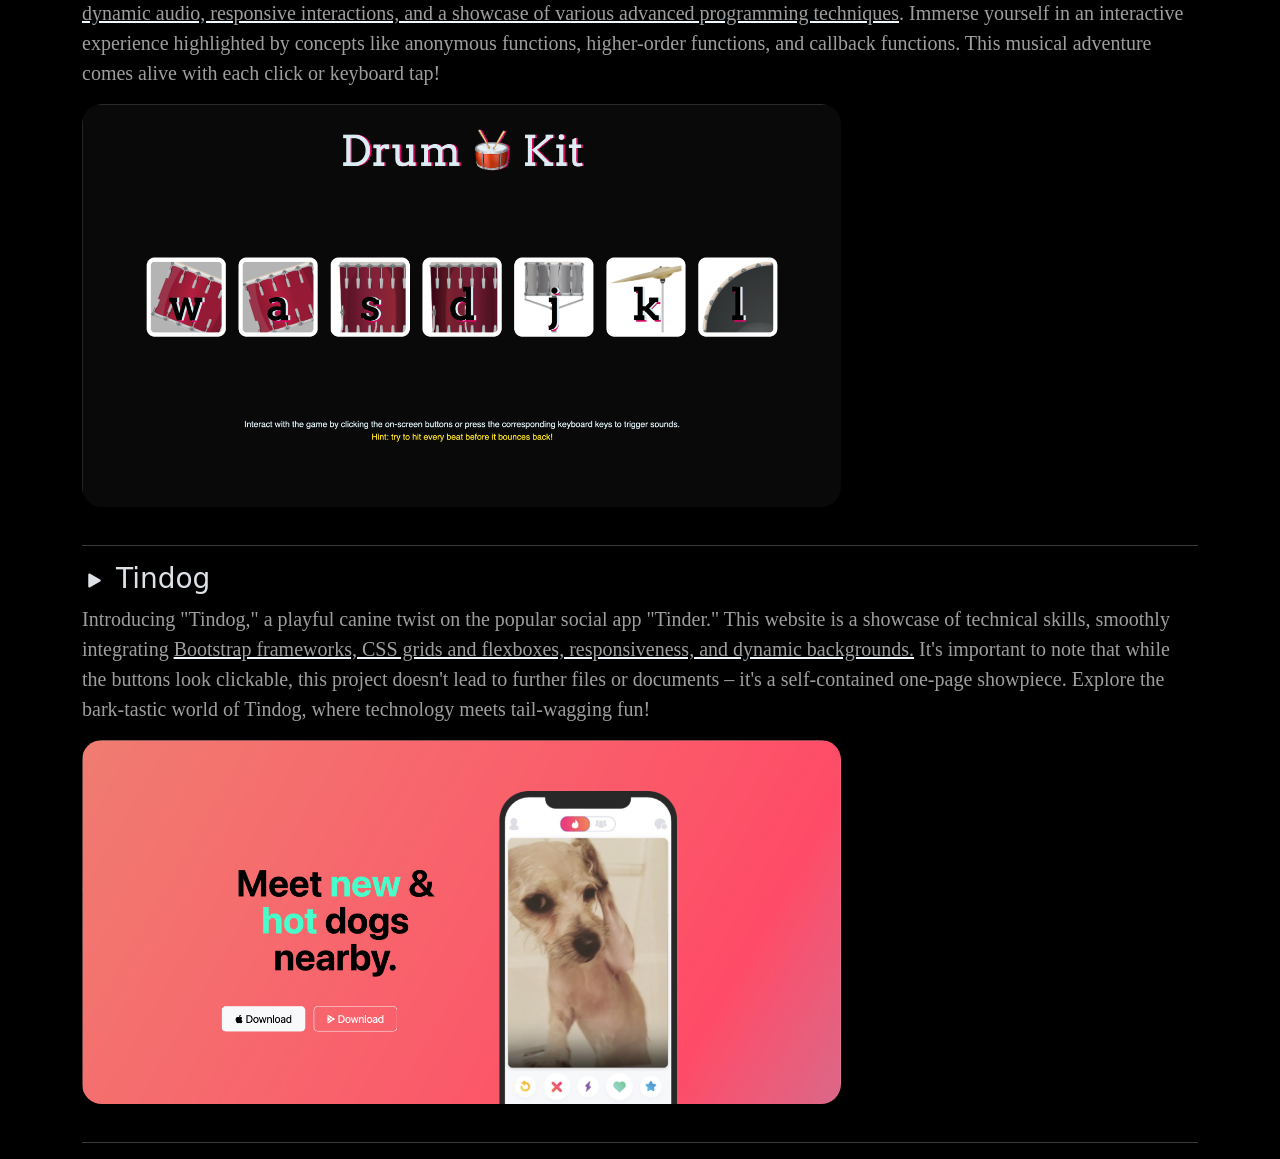
==== commit 6243ad00: "Update Resume, Portfolio, and About Me." ====
--- a/Portfolio/portfolio.html
+++ b/Portfolio/portfolio.html
@@ -26,19 +26,17 @@
     </head>
 
     <body>
-
-        <section id="portfolioPage">
-            <div class="headers">
-                <nav>
-                    <ul>
-                        <li id="resume"><a href="../Resume/resume.html">RESUME</a></li>
-                        <li id="aboutMe"><a href="../index.html">ABOUT ME</a></li>
-                        <li id="portfolio"><a href="./portfolio.html">PORTFOLIO</a></li>
-                    </ul>
-                </nav>
-            </div>
-
-            <div class="container">
+        <div class="container">
+            <section id="portfolioPage">
+                <div class="headers">
+                    <nav>
+                        <ul>
+                            <li id="resume"><a href="../Resume/resume.html">RESUME</a></li>
+                            <li id="aboutMe"><a href="../index.html">ABOUT ME</a></li>
+                            <li id="portfolio"><a href="./portfolio.html">PORTFOLIO</a></li>
+                        </ul>
+                    </nav>
+                </div>
 
                 <!--NoteToUser-->
                 <div class="note">
@@ -52,20 +50,33 @@
 
                 <!--6th Project-->
                 <div class="project">
-                    <h3>•My Favorite Movies</h3>
+                    <h3>
+                        <svg xmlns="http://www.w3.org/2000/svg" width="25" height="25" fill="currentColor" class="bi bi-play-fill" viewBox="0 0 16 16">
+                        <path d="m11.596 8.697-6.363 3.692c-.54.313-1.233-.066-1.233-.697V4.308c0-.63.692-1.01 1.233-.696l6.363 3.692a.802.802 0 0 1 0 1.393"/>
+                        </svg>
+                        My Favorite Movies</h3>
                     <p>This movie journal app provides a user-friendly platform for documenting and managing your favorite movies with ease. Users can input movie titles, assign ratings on a 0 to 5-star scale, and share personalized reviews, creating a comprehensive 
                         movie journaling experience. Leveraging the <span id="underline">OMDb API</span>, the application dynamically retrieves movie poster images and release years based on user-submitted titles, enhancing the visual appeal and completeness of each entry. Behind the scenes, 
                         the app smoothly <span id="underline">integrates with a PostgreSQL database</span>, enabling efficient <span id="underline">storage, updating, deletion, and retrieval</span> of recorded movie data. This ensures a smooth and streamlined user experience. 
                         Users can also <span id="underline">sort entries by rating or recency</span>, providing flexibility and control over their movie journal. Join and immerse yourself in the world of cinematic memories!</p>
                     <a href="https://github.com/selinaXyy/myFavoriteMovies" target="_blank">
                         <img src="Images/myFavoriteMovies.png" alt="picture of the Movies Journal Web"/></a>
-                        <p id="githubRedirectionNote">Clicking on this image will redirect you to my GitHub repository.</p>
+                        <p id="githubRedirectionNote">
+                            <svg xmlns="http://www.w3.org/2000/svg" width="20" height="20" fill="currentColor" class="bi bi-link-45deg" viewBox="0 0 16 16">
+                                <path d="M4.715 6.542 3.343 7.914a3 3 0 1 0 4.243 4.243l1.828-1.829A3 3 0 0 0 8.586 5.5L8 6.086a1 1 0 0 0-.154.199 2 2 0 0 1 .861 3.337L6.88 11.45a2 2 0 1 1-2.83-2.83l.793-.792a4 4 0 0 1-.128-1.287z"/>
+                                <path d="M6.586 4.672A3 3 0 0 0 7.414 9.5l.775-.776a2 2 0 0 1-.896-3.346L9.12 3.55a2 2 0 1 1 2.83 2.83l-.793.792c.112.42.155.855.128 1.287l1.372-1.372a3 3 0 1 0-4.243-4.243z"/>
+                            </svg>
+                            Clicking on this image will redirect you to my GitHub repository.</p>
                     <hr />
                 </div>
 
                 <!--5th Project-->
                 <div class="project">
-                    <h3>•Cocktail Connoisseur</h3>
+                    <h3>
+                        <svg xmlns="http://www.w3.org/2000/svg" width="25" height="25" fill="currentColor" class="bi bi-play-fill" viewBox="0 0 16 16">
+                        <path d="m11.596 8.697-6.363 3.692c-.54.313-1.233-.066-1.233-.697V4.308c0-.63.692-1.01 1.233-.696l6.363 3.692a.802.802 0 0 1 0 1.393"/>
+                        </svg>
+                        Cocktail Connoisseur</h3>
                     <p>Welcome to Cocktail Connoisseur, your ultimate destination for crafting and discovering exquisite cocktail recipes. This web application 
                         connects with <span id="underline">TheCocktailDB API</span>, managing diverse requests through the <span id="underline">Axios npm package</span>. Operating locally, it provides essential functionalities and user-friendly features, allowing users to 
                         tailor their cocktail search with various selections or opt for a spontaneous twist through filtered recipes. The platform offers a visually enticing experience, showcasing <span id="underline">vibrant images, detailed instructions, 
@@ -73,13 +84,22 @@
                         for users to explore, discover, and concoct their favorite cocktails effortlessly. Cheers to an immersive and personalized mixology journey with this Cocktail Recipe Generator!</p>
                     <a href="https://github.com/selinaXyy/cocktailConnoisseur" target="_blank">
                         <img src="Images/Cocktail Connoisseur.png" alt="picture of the Cocktail Connoisseur Web"/></a>
-                        <p id="githubRedirectionNote">Clicking on this image will redirect you to my GitHub repository.</p>
+                        <p id="githubRedirectionNote">
+                            <svg xmlns="http://www.w3.org/2000/svg" width="20" height="20" fill="currentColor" class="bi bi-link-45deg" viewBox="0 0 16 16">
+                                <path d="M4.715 6.542 3.343 7.914a3 3 0 1 0 4.243 4.243l1.828-1.829A3 3 0 0 0 8.586 5.5L8 6.086a1 1 0 0 0-.154.199 2 2 0 0 1 .861 3.337L6.88 11.45a2 2 0 1 1-2.83-2.83l.793-.792a4 4 0 0 1-.128-1.287z"/>
+                                <path d="M6.586 4.672A3 3 0 0 0 7.414 9.5l.775-.776a2 2 0 0 1-.896-3.346L9.12 3.55a2 2 0 1 1 2.83 2.83l-.793.792c.112.42.155.855.128 1.287l1.372-1.372a3 3 0 1 0-4.243-4.243z"/>
+                            </svg>
+                            Clicking on this image will redirect you to my GitHub repository.</p>
                     <hr />
                 </div>
 
                  <!--4th Project-->
                 <div class="project">
-                    <h3>•Personal Journal App</h3>
+                    <h3>
+                        <svg xmlns="http://www.w3.org/2000/svg" width="25" height="25" fill="currentColor" class="bi bi-play-fill" viewBox="0 0 16 16">
+                        <path d="m11.596 8.697-6.363 3.692c-.54.313-1.233-.066-1.233-.697V4.308c0-.63.692-1.01 1.233-.696l6.363 3.692a.802.802 0 0 1 0 1.393"/>
+                        </svg>
+                        Personal Journal App</h3>
                     <p>The journal application is meticulously built from scratch, fluidly integrating front-end and back-end development to <span id="underline">adeptly handle website requests and responses</span>. 
                         Designed for a singular user's experience, it operates efficiently on a local host, ensuring <span id="underline">data is stored locally in a json file for a simple and personalized environment.</span>. Users can 
                         enjoy essential functionalities such as <span id="underline">Journal Creation</span>, allowing them to generate entries with personalized titles and content. The <span id="underline">Automatic Date Title feature</span> adds 
@@ -88,13 +108,22 @@
                         an intimate and user-centric journaling experience.</p>
                     <a href="https://github.com/selinaXyy/personalJournalWeb" target="_blank">
                         <img src="Images/personalJournal.png" alt="picture of the Personal Journal Web"/></a>
-                        <p id="githubRedirectionNote">Clicking on this image will redirect you to my GitHub repository.</p>
+                        <p id="githubRedirectionNote">
+                            <svg xmlns="http://www.w3.org/2000/svg" width="20" height="20" fill="currentColor" class="bi bi-link-45deg" viewBox="0 0 16 16">
+                                <path d="M4.715 6.542 3.343 7.914a3 3 0 1 0 4.243 4.243l1.828-1.829A3 3 0 0 0 8.586 5.5L8 6.086a1 1 0 0 0-.154.199 2 2 0 0 1 .861 3.337L6.88 11.45a2 2 0 1 1-2.83-2.83l.793-.792a4 4 0 0 1-.128-1.287z"/>
+                                <path d="M6.586 4.672A3 3 0 0 0 7.414 9.5l.775-.776a2 2 0 0 1-.896-3.346L9.12 3.55a2 2 0 1 1 2.83 2.83l-.793.792c.112.42.155.855.128 1.287l1.372-1.372a3 3 0 1 0-4.243-4.243z"/>
+                            </svg>
+                            Clicking on this image will redirect you to my GitHub repository.</p>
                     <hr />
                 </div>
     
                 <!--3rd Project-->
                 <div class="project">
-                    <h3>•Simon's Sequence Challenge</h3>
+                    <h3>
+                        <svg xmlns="http://www.w3.org/2000/svg" width="25" height="25" fill="currentColor" class="bi bi-play-fill" viewBox="0 0 16 16">
+                        <path d="m11.596 8.697-6.363 3.692c-.54.313-1.233-.066-1.233-.697V4.308c0-.63.692-1.01 1.233-.696l6.363 3.692a.802.802 0 0 1 0 1.393"/>
+                        </svg>
+                        Simon's Sequence Challenge</h3>
                     <p>"Simon's Sequence Challenge" is a memory-testing web game based on the classic Simon game, primarily 
                         designed for desktop or laptop users. Using JavaScript and jQuery, this project showcases <span id="underline">dynamic patterns and error detection</span>, 
                         engaging players in a test of memory and attention. Experience the power of JavaScript Math functions 
@@ -107,7 +136,11 @@
     
                 <!--2nd Project-->
                 <div class="project">
-                    <h3>•Drum Kit</h3>
+                    <h3>
+                        <svg xmlns="http://www.w3.org/2000/svg" width="25" height="25" fill="currentColor" class="bi bi-play-fill" viewBox="0 0 16 16">
+                        <path d="m11.596 8.697-6.363 3.692c-.54.313-1.233-.066-1.233-.697V4.308c0-.63.692-1.01 1.233-.696l6.363 3.692a.802.802 0 0 1 0 1.393"/>
+                        </svg>
+                        Drum Kit</h3>
                     <p>Explore the rhythm-rich world of "Drum Kit," a web game optimized for desktop and laptop users. Powered by JavaScript, 
                         it offers <span id="underline">dynamic audio, responsive interactions, and a showcase of various advanced programming 
                         techniques</span>. Immerse yourself in an interactive experience highlighted by concepts like anonymous functions, 
@@ -119,7 +152,11 @@
     
                 <!--1st Project-->
                 <div class="project">
-                    <h3>•Tindog</h3>
+                    <h3>
+                        <svg xmlns="http://www.w3.org/2000/svg" width="25" height="25" fill="currentColor" class="bi bi-play-fill" viewBox="0 0 16 16">
+                        <path d="m11.596 8.697-6.363 3.692c-.54.313-1.233-.066-1.233-.697V4.308c0-.63.692-1.01 1.233-.696l6.363 3.692a.802.802 0 0 1 0 1.393"/>
+                        </svg>
+                        Tindog</h3>
                     <p>Introducing "Tindog," a playful canine twist on the popular social app "Tinder." 
                         This website is a showcase of technical skills, smoothly integrating <span id="underline">Bootstrap frameworks, CSS grids and flexboxes, responsiveness, 
                         and dynamic backgrounds.</span> It's important to note that while the buttons look clickable, 
--- a/Portfolio/portfolio.css
+++ b/Portfolio/portfolio.css
@@ -18,10 +18,6 @@
 
 #aboutMe a, #resume a{
   color: #bfbfbf;
-}
-
-.container{
-    margin-top:3.5%;
 }
 
 .project img{
@@ -75,6 +71,11 @@
       font-size: 14px;
   }
 
+  .project svg{
+    height:16px;
+    width:16px;
+  }
+
   .note{
       margin-bottom: 4.5%;
   }
--- a/common.css
+++ b/common.css
@@ -1,8 +1,10 @@
 /* >992px & default*/
 .headers ul{
     list-style: none;
-    display:flex;
-    justify-content: space-evenly;
+    display:grid;
+    grid-template-columns: 1fr 1fr 1fr;
+    text-align: center;
+    gap:10%;
     font-size:38px;
     padding:0;
     margin-top:2%;
@@ -15,7 +17,7 @@
 }
 
 .headers a:hover{
-    color:#ffffff;
+    color:#ffffff !important;
 }
 
 
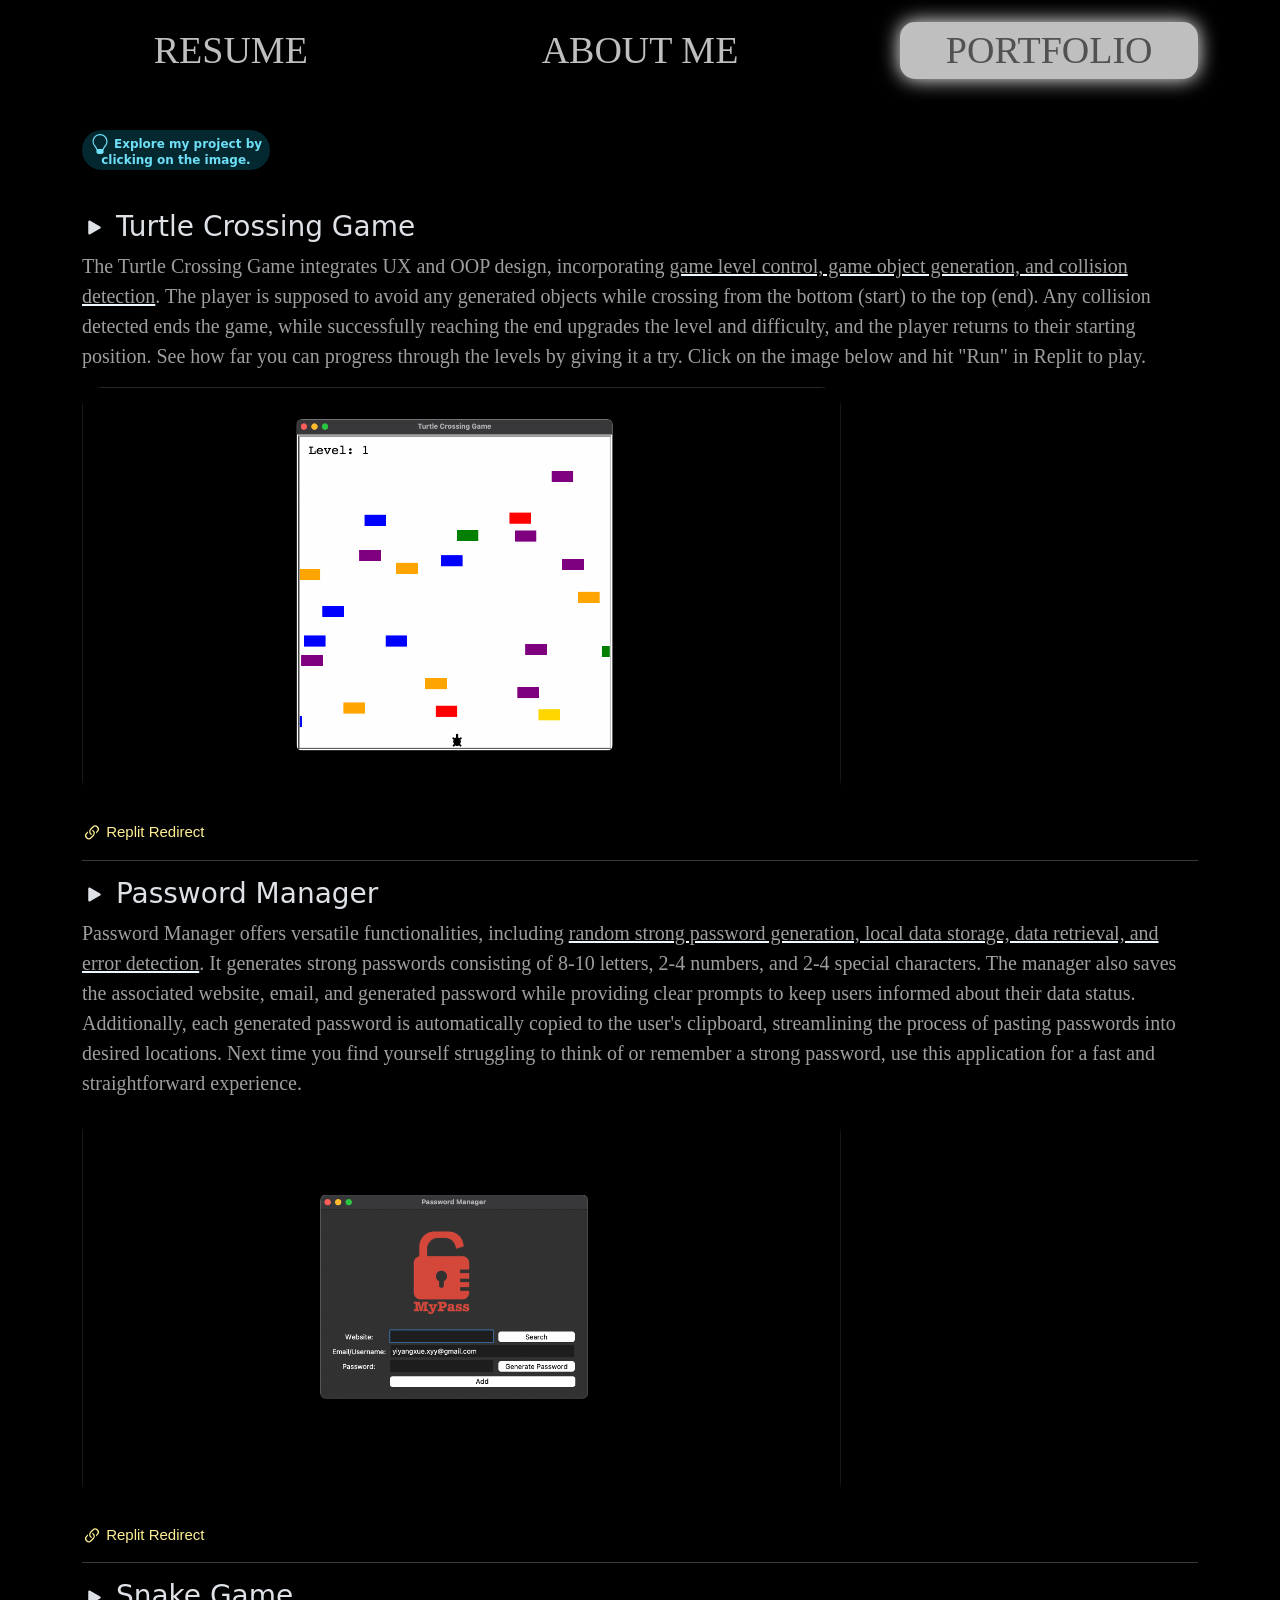
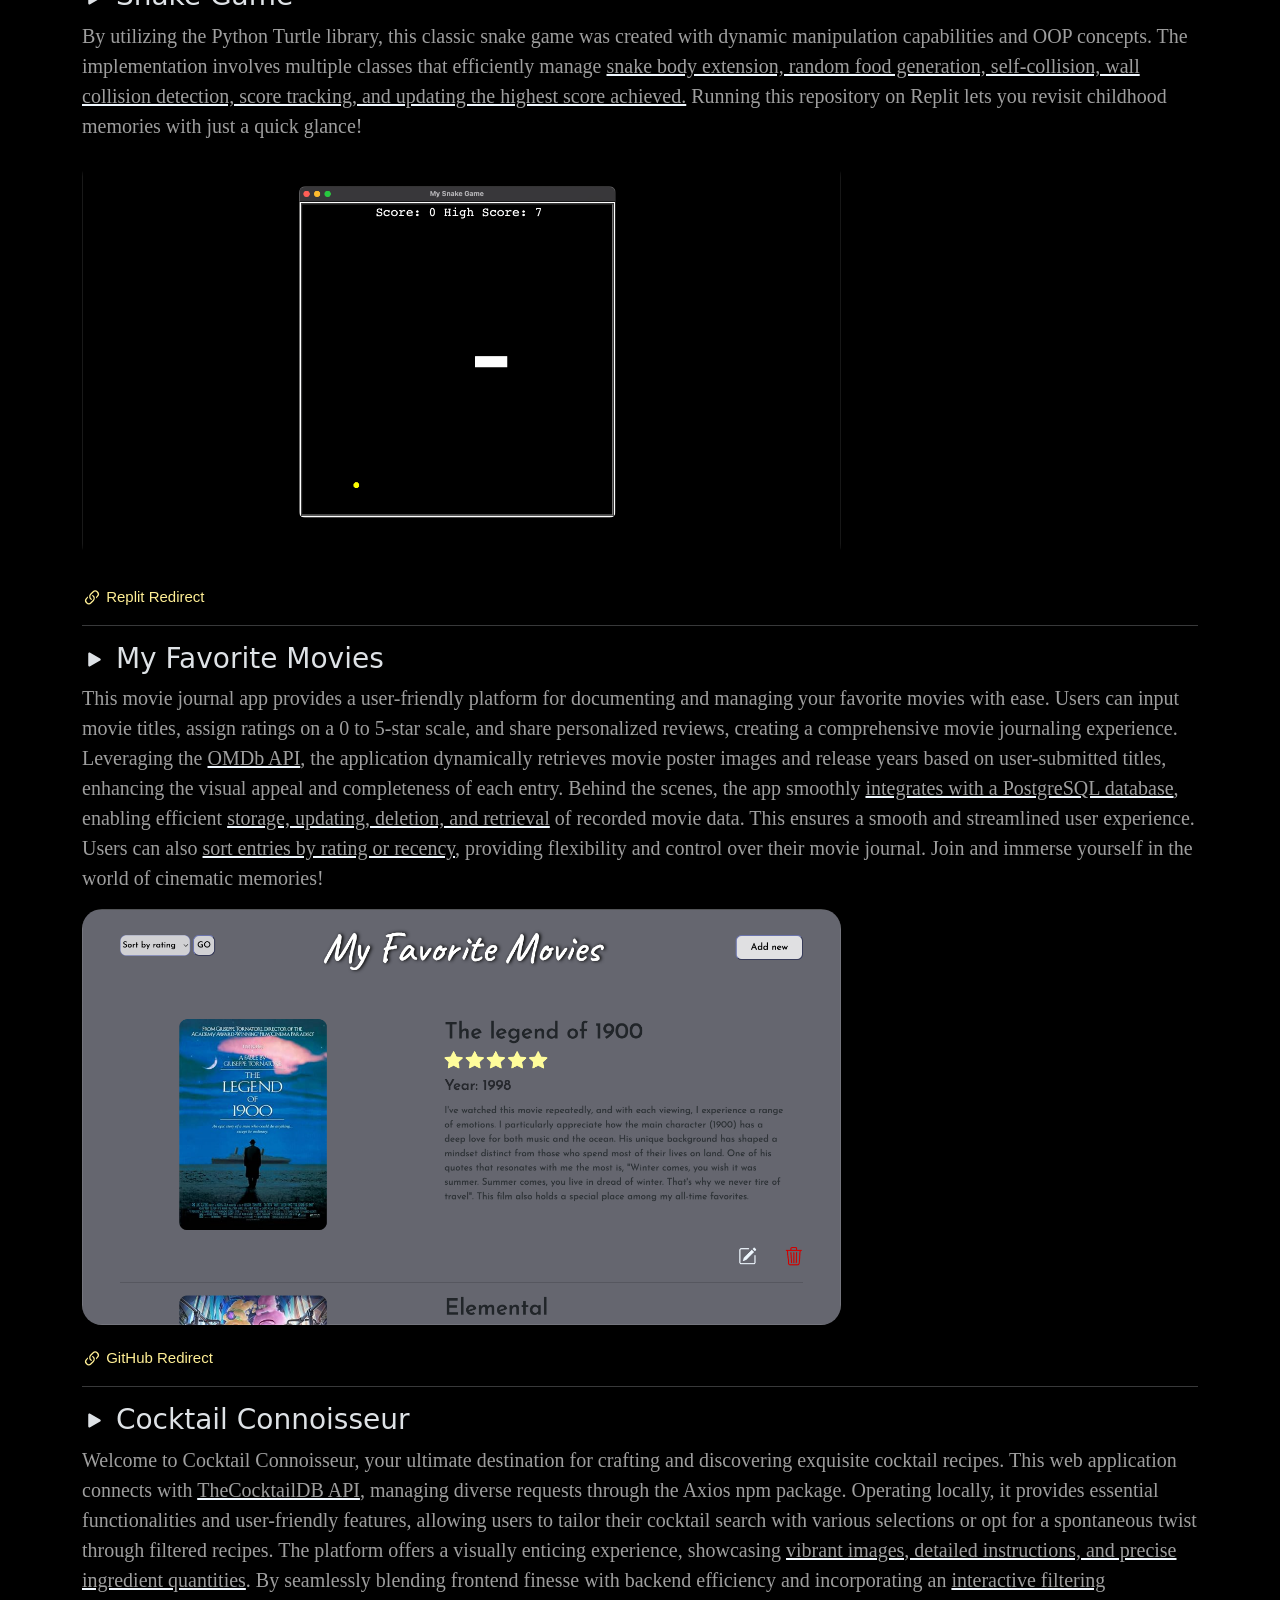
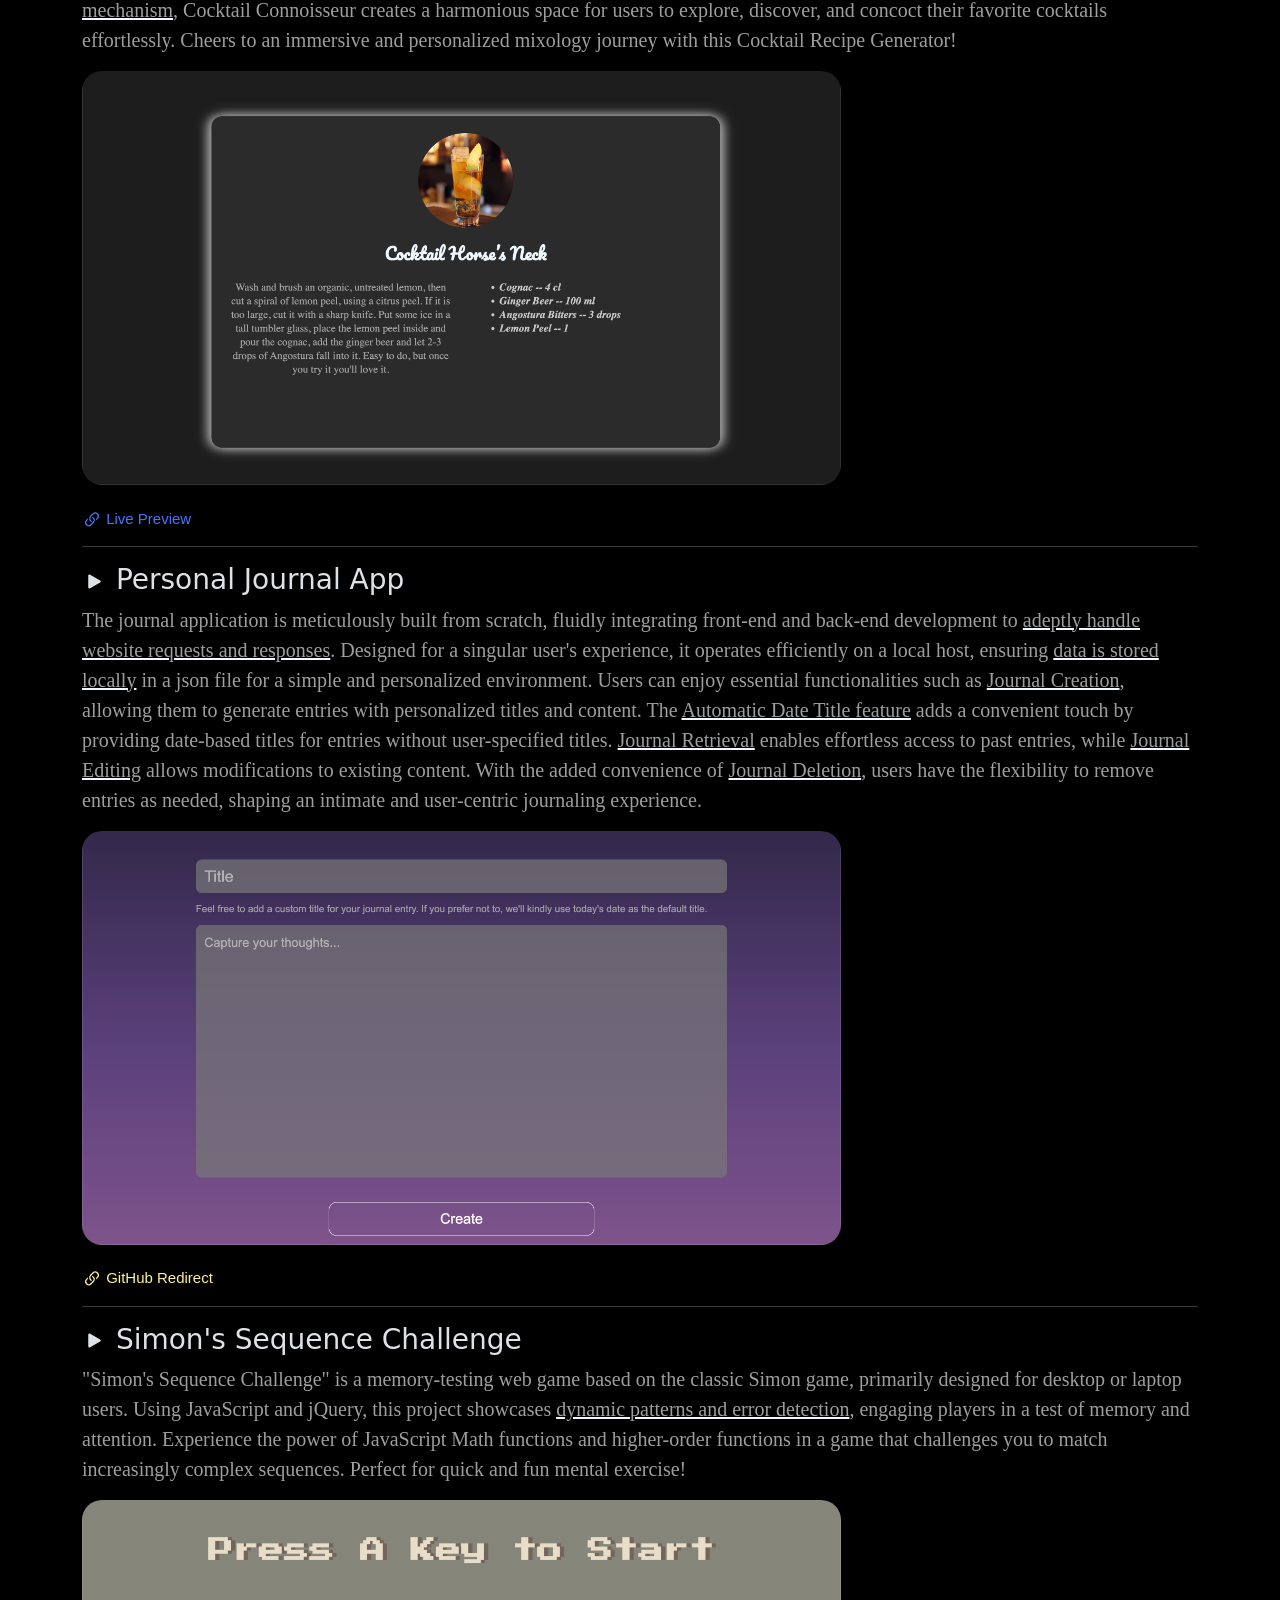
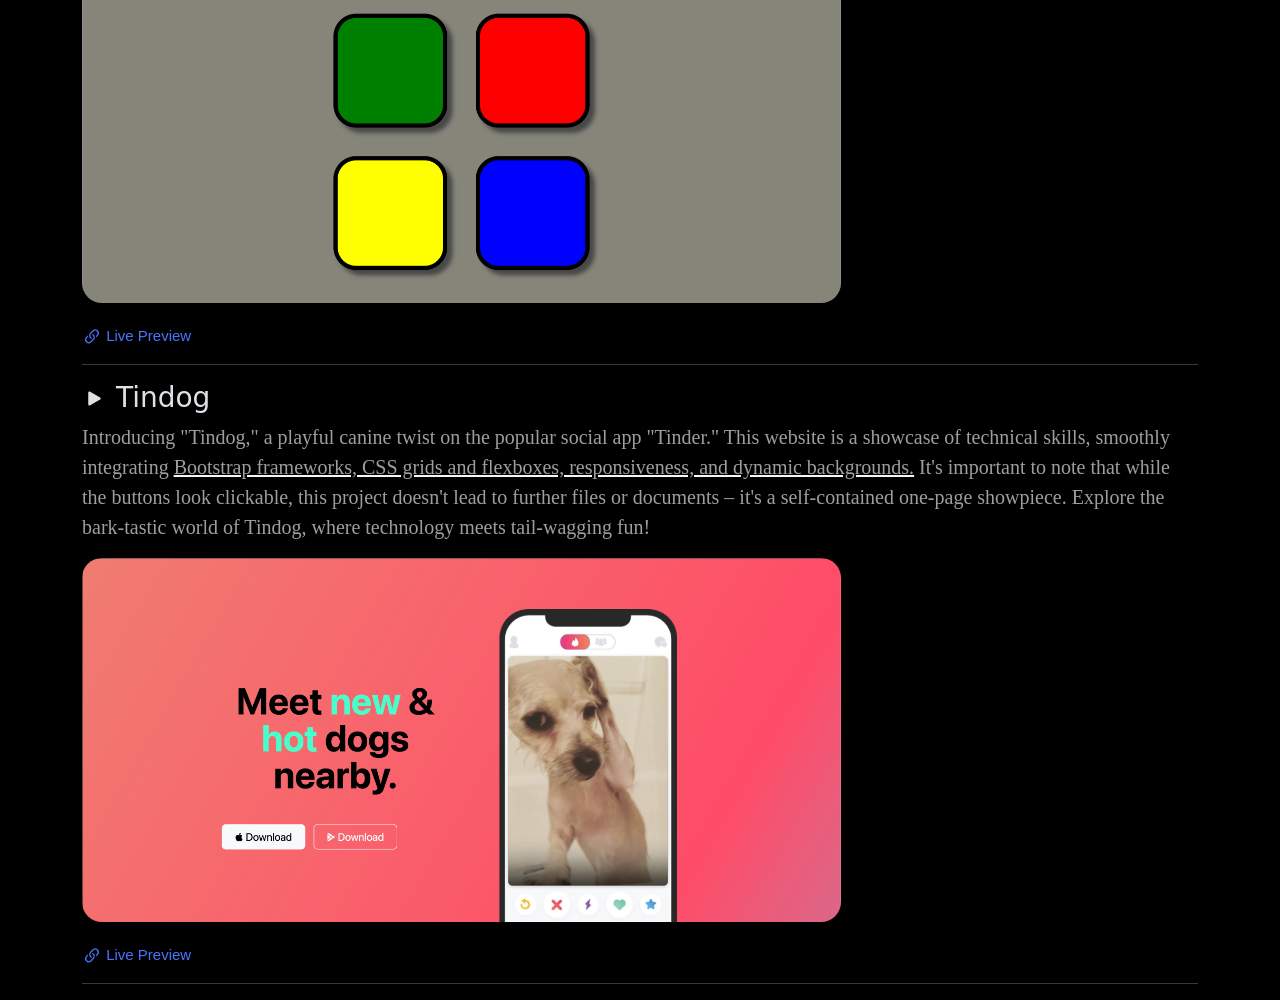
==== commit 9144c6ab: "Update portfolio.html" ====
--- a/Portfolio/portfolio.html
+++ b/Portfolio/portfolio.html
@@ -43,12 +43,73 @@
     
                     <span class="badge bg-info-subtle text-info-emphasis rounded-pill"><svg xmlns="http://www.w3.org/2000/svg" width="20" height="20" fill="currentColor" class="bi bi-lightbulb" viewBox="0 0 16 16">
                         <path d="M2 6a6 6 0 1 1 10.174 4.31c-.203.196-.359.4-.453.619l-.762 1.769A.5.5 0 0 1 10.5 13a.5.5 0 0 1 0 1 .5.5 0 0 1 0 1l-.224.447a1 1 0 0 1-.894.553H6.618a1 1 0 0 1-.894-.553L5.5 15a.5.5 0 0 1 0-1 .5.5 0 0 1 0-1 .5.5 0 0 1-.46-.302l-.761-1.77a1.964 1.964 0 0 0-.453-.618A5.984 5.984 0 0 1 2 6m6-5a5 5 0 0 0-3.479 8.592c.263.254.514.564.676.941L5.83 12h4.342l.632-1.467c.162-.377.413-.687.676-.941A5 5 0 0 0 8 1"/>
-                      </svg> Explore my projects by <br />
+                      </svg> Explore my project by <br />
                         clicking on the image.</span>
                         
                 </div>
 
+                <!--8th Project-->
+                <div class="project">
+                    <h3>
+                        <svg xmlns="http://www.w3.org/2000/svg" width="25" height="25" fill="currentColor" class="bi bi-play-fill" viewBox="0 0 16 16">
+                        <path d="m11.596 8.697-6.363 3.692c-.54.313-1.233-.066-1.233-.697V4.308c0-.63.692-1.01 1.233-.696l6.363 3.692a.802.802 0 0 1 0 1.393"/>
+                        </svg>
+                        Turtle Crossing Game</h3>
+                    <p>The Turtle Crossing Game integrates UX and OOP design, incorporating <span id="underline">game level control, game object generation, and collision detection</span>. The player is supposed to avoid any generated objects while crossing from the bottom (start) to the top (end). Any collision detected ends the game, while successfully 
+                        reaching the end upgrades the level and difficulty, and the player returns to their starting position. See how far you can progress through the levels by giving it a try. Click on the image below and hit "Run" in Replit to play.</p>
+                    <a href="https://replit.com/@yiyangxuexyy/turtlecrossinggame?v=1" target="_blank">
+                        <img src="Images/turtle_crossing.png" alt="picture of the Turtle Crossing Game"/></a>
+                        <p id="redirectionNote">
+                            <svg xmlns="http://www.w3.org/2000/svg" width="20" height="20" fill="currentColor" class="bi bi-link-45deg" viewBox="0 0 16 16">
+                                <path d="M4.715 6.542 3.343 7.914a3 3 0 1 0 4.243 4.243l1.828-1.829A3 3 0 0 0 8.586 5.5L8 6.086a1 1 0 0 0-.154.199 2 2 0 0 1 .861 3.337L6.88 11.45a2 2 0 1 1-2.83-2.83l.793-.792a4 4 0 0 1-.128-1.287z"/>
+                                <path d="M6.586 4.672A3 3 0 0 0 7.414 9.5l.775-.776a2 2 0 0 1-.896-3.346L9.12 3.55a2 2 0 1 1 2.83 2.83l-.793.792c.112.42.155.855.128 1.287l1.372-1.372a3 3 0 1 0-4.243-4.243z"/>
+                            </svg>
+                            Replit Redirect</p>
+                    <hr />
+                </div>     
+                
+                <!--7th Project-->
+                <div class="project">
+                    <h3>
+                        <svg xmlns="http://www.w3.org/2000/svg" width="25" height="25" fill="currentColor" class="bi bi-play-fill" viewBox="0 0 16 16">
+                        <path d="m11.596 8.697-6.363 3.692c-.54.313-1.233-.066-1.233-.697V4.308c0-.63.692-1.01 1.233-.696l6.363 3.692a.802.802 0 0 1 0 1.393"/>
+                        </svg>
+                        Password Manager</h3>
+                    <p>Password Manager offers versatile functionalities, including <span id="underline">random strong password generation, local data storage, data retrieval, and error detection</span>. It generates strong passwords consisting of 8-10 letters, 2-4 numbers, and 2-4 special characters. The manager also 
+                        saves the associated website, email, and generated password while providing clear prompts to keep users informed about their data status. Additionally, each generated password is automatically copied to the user's clipboard, streamlining the process of pasting passwords 
+                        into desired locations. Next time you find yourself struggling to think of or remember a strong password, use this application for a fast and straightforward experience.</p>
+                    <a href="https://replit.com/@yiyangxuexyy/passwordmanager?v=1" target="_blank">
+                        <img src="Images/password_manager.png" alt="picture of the Password Manager"/></a>
+                        <p id="redirectionNote">
+                            <svg xmlns="http://www.w3.org/2000/svg" width="20" height="20" fill="currentColor" class="bi bi-link-45deg" viewBox="0 0 16 16">
+                                <path d="M4.715 6.542 3.343 7.914a3 3 0 1 0 4.243 4.243l1.828-1.829A3 3 0 0 0 8.586 5.5L8 6.086a1 1 0 0 0-.154.199 2 2 0 0 1 .861 3.337L6.88 11.45a2 2 0 1 1-2.83-2.83l.793-.792a4 4 0 0 1-.128-1.287z"/>
+                                <path d="M6.586 4.672A3 3 0 0 0 7.414 9.5l.775-.776a2 2 0 0 1-.896-3.346L9.12 3.55a2 2 0 1 1 2.83 2.83l-.793.792c.112.42.155.855.128 1.287l1.372-1.372a3 3 0 1 0-4.243-4.243z"/>
+                            </svg>
+                            Replit Redirect</p>
+                    <hr />
+                </div>
+
                 <!--6th Project-->
+                <div class="project">
+                    <h3>
+                        <svg xmlns="http://www.w3.org/2000/svg" width="25" height="25" fill="currentColor" class="bi bi-play-fill" viewBox="0 0 16 16">
+                        <path d="m11.596 8.697-6.363 3.692c-.54.313-1.233-.066-1.233-.697V4.308c0-.63.692-1.01 1.233-.696l6.363 3.692a.802.802 0 0 1 0 1.393"/>
+                        </svg>
+                        Snake Game</h3>
+                    <p>By utilizing the Python Turtle library, this classic snake game was created with dynamic manipulation capabilities and OOP concepts. The implementation involves multiple classes that 
+                        efficiently manage <span id="underline">snake body extension, random food generation, self-collision, wall collision detection, score tracking, and updating the highest score achieved.</span> Running this repository on Replit lets you revisit childhood memories with just a quick glance!</p>
+                    <a href="https://replit.com/@yiyangxuexyy/snakegame?v=1" target="_blank">
+                        <img src="Images/snake.png" alt="picture of the Snake Game"/></a>
+                        <p id="redirectionNote">
+                            <svg xmlns="http://www.w3.org/2000/svg" width="20" height="20" fill="currentColor" class="bi bi-link-45deg" viewBox="0 0 16 16">
+                                <path d="M4.715 6.542 3.343 7.914a3 3 0 1 0 4.243 4.243l1.828-1.829A3 3 0 0 0 8.586 5.5L8 6.086a1 1 0 0 0-.154.199 2 2 0 0 1 .861 3.337L6.88 11.45a2 2 0 1 1-2.83-2.83l.793-.792a4 4 0 0 1-.128-1.287z"/>
+                                <path d="M6.586 4.672A3 3 0 0 0 7.414 9.5l.775-.776a2 2 0 0 1-.896-3.346L9.12 3.55a2 2 0 1 1 2.83 2.83l-.793.792c.112.42.155.855.128 1.287l1.372-1.372a3 3 0 1 0-4.243-4.243z"/>
+                            </svg>
+                            Replit Redirect</p>
+                    <hr />
+                </div>
+
+                <!--5th Project-->
                 <div class="project">
                     <h3>
                         <svg xmlns="http://www.w3.org/2000/svg" width="25" height="25" fill="currentColor" class="bi bi-play-fill" viewBox="0 0 16 16">
@@ -61,16 +122,16 @@
                         Users can also <span id="underline">sort entries by rating or recency</span>, providing flexibility and control over their movie journal. Join and immerse yourself in the world of cinematic memories!</p>
                     <a href="https://github.com/selinaXyy/myFavoriteMovies" target="_blank">
                         <img src="Images/myFavoriteMovies.png" alt="picture of the Movies Journal Web"/></a>
-                        <p id="githubRedirectionNote">
-                            <svg xmlns="http://www.w3.org/2000/svg" width="20" height="20" fill="currentColor" class="bi bi-link-45deg" viewBox="0 0 16 16">
-                                <path d="M4.715 6.542 3.343 7.914a3 3 0 1 0 4.243 4.243l1.828-1.829A3 3 0 0 0 8.586 5.5L8 6.086a1 1 0 0 0-.154.199 2 2 0 0 1 .861 3.337L6.88 11.45a2 2 0 1 1-2.83-2.83l.793-.792a4 4 0 0 1-.128-1.287z"/>
-                                <path d="M6.586 4.672A3 3 0 0 0 7.414 9.5l.775-.776a2 2 0 0 1-.896-3.346L9.12 3.55a2 2 0 1 1 2.83 2.83l-.793.792c.112.42.155.855.128 1.287l1.372-1.372a3 3 0 1 0-4.243-4.243z"/>
-                            </svg>
-                            Clicking on this image will redirect you to my GitHub repository.</p>
-                    <hr />
-                </div>
-
-                <!--5th Project-->
+                        <p id="redirectionNote">
+                            <svg xmlns="http://www.w3.org/2000/svg" width="20" height="20" fill="currentColor" class="bi bi-link-45deg" viewBox="0 0 16 16">
+                                <path d="M4.715 6.542 3.343 7.914a3 3 0 1 0 4.243 4.243l1.828-1.829A3 3 0 0 0 8.586 5.5L8 6.086a1 1 0 0 0-.154.199 2 2 0 0 1 .861 3.337L6.88 11.45a2 2 0 1 1-2.83-2.83l.793-.792a4 4 0 0 1-.128-1.287z"/>
+                                <path d="M6.586 4.672A3 3 0 0 0 7.414 9.5l.775-.776a2 2 0 0 1-.896-3.346L9.12 3.55a2 2 0 1 1 2.83 2.83l-.793.792c.112.42.155.855.128 1.287l1.372-1.372a3 3 0 1 0-4.243-4.243z"/>
+                            </svg>
+                            GitHub Redirect</p>
+                    <hr />
+                </div>
+
+                <!--4th Project-->
                 <div class="project">
                     <h3>
                         <svg xmlns="http://www.w3.org/2000/svg" width="25" height="25" fill="currentColor" class="bi bi-play-fill" viewBox="0 0 16 16">
@@ -78,22 +139,22 @@
                         </svg>
                         Cocktail Connoisseur</h3>
                     <p>Welcome to Cocktail Connoisseur, your ultimate destination for crafting and discovering exquisite cocktail recipes. This web application 
-                        connects with <span id="underline">TheCocktailDB API</span>, managing diverse requests through the <span id="underline">Axios npm package</span>. Operating locally, it provides essential functionalities and user-friendly features, allowing users to 
+                        connects with <span id="underline">TheCocktailDB API</span>, managing diverse requests through the Axios npm package. Operating locally, it provides essential functionalities and user-friendly features, allowing users to 
                         tailor their cocktail search with various selections or opt for a spontaneous twist through filtered recipes. The platform offers a visually enticing experience, showcasing <span id="underline">vibrant images, detailed instructions, 
                         and precise ingredient quantities</span>. By seamlessly blending frontend finesse with backend efficiency and incorporating an <span id="underline">interactive filtering mechanism</span>, Cocktail Connoisseur creates a harmonious space 
                         for users to explore, discover, and concoct their favorite cocktails effortlessly. Cheers to an immersive and personalized mixology journey with this Cocktail Recipe Generator!</p>
-                    <a href="https://github.com/selinaXyy/cocktailConnoisseur" target="_blank">
+                    <a href="https://cocktailconnoisseur.cyclic.app" target="_blank">
                         <img src="Images/Cocktail Connoisseur.png" alt="picture of the Cocktail Connoisseur Web"/></a>
-                        <p id="githubRedirectionNote">
-                            <svg xmlns="http://www.w3.org/2000/svg" width="20" height="20" fill="currentColor" class="bi bi-link-45deg" viewBox="0 0 16 16">
-                                <path d="M4.715 6.542 3.343 7.914a3 3 0 1 0 4.243 4.243l1.828-1.829A3 3 0 0 0 8.586 5.5L8 6.086a1 1 0 0 0-.154.199 2 2 0 0 1 .861 3.337L6.88 11.45a2 2 0 1 1-2.83-2.83l.793-.792a4 4 0 0 1-.128-1.287z"/>
-                                <path d="M6.586 4.672A3 3 0 0 0 7.414 9.5l.775-.776a2 2 0 0 1-.896-3.346L9.12 3.55a2 2 0 1 1 2.83 2.83l-.793.792c.112.42.155.855.128 1.287l1.372-1.372a3 3 0 1 0-4.243-4.243z"/>
-                            </svg>
-                            Clicking on this image will redirect you to my GitHub repository.</p>
-                    <hr />
-                </div>
-
-                 <!--4th Project-->
+                        <p id="livePreviewNote">
+                            <svg xmlns="http://www.w3.org/2000/svg" width="20" height="20" fill="currentColor" class="bi bi-link-45deg" viewBox="0 0 16 16">
+                                <path d="M4.715 6.542 3.343 7.914a3 3 0 1 0 4.243 4.243l1.828-1.829A3 3 0 0 0 8.586 5.5L8 6.086a1 1 0 0 0-.154.199 2 2 0 0 1 .861 3.337L6.88 11.45a2 2 0 1 1-2.83-2.83l.793-.792a4 4 0 0 1-.128-1.287z"/>
+                                <path d="M6.586 4.672A3 3 0 0 0 7.414 9.5l.775-.776a2 2 0 0 1-.896-3.346L9.12 3.55a2 2 0 1 1 2.83 2.83l-.793.792c.112.42.155.855.128 1.287l1.372-1.372a3 3 0 1 0-4.243-4.243z"/>
+                            </svg>
+                            Live Preview</p>
+                    <hr />
+                </div>
+
+                 <!--3rd Project-->
                 <div class="project">
                     <h3>
                         <svg xmlns="http://www.w3.org/2000/svg" width="25" height="25" fill="currentColor" class="bi bi-play-fill" viewBox="0 0 16 16">
@@ -101,23 +162,23 @@
                         </svg>
                         Personal Journal App</h3>
                     <p>The journal application is meticulously built from scratch, fluidly integrating front-end and back-end development to <span id="underline">adeptly handle website requests and responses</span>. 
-                        Designed for a singular user's experience, it operates efficiently on a local host, ensuring <span id="underline">data is stored locally in a json file for a simple and personalized environment.</span>. Users can 
+                        Designed for a singular user's experience, it operates efficiently on a local host, ensuring <span id="underline">data is stored locally</span> in a json file for a simple and personalized environment. Users can 
                         enjoy essential functionalities such as <span id="underline">Journal Creation</span>, allowing them to generate entries with personalized titles and content. The <span id="underline">Automatic Date Title feature</span> adds 
                         a convenient touch by providing date-based titles for entries without user-specified titles. <span id="underline">Journal Retrieval</span> enables effortless access to past entries, while 
                         <span id="underline">Journal Editing</span> allows modifications to existing content. With the added convenience of <span id="underline">Journal Deletion</span>, users have the flexibility to remove entries as needed, shaping 
                         an intimate and user-centric journaling experience.</p>
                     <a href="https://github.com/selinaXyy/personalJournalWeb" target="_blank">
                         <img src="Images/personalJournal.png" alt="picture of the Personal Journal Web"/></a>
-                        <p id="githubRedirectionNote">
-                            <svg xmlns="http://www.w3.org/2000/svg" width="20" height="20" fill="currentColor" class="bi bi-link-45deg" viewBox="0 0 16 16">
-                                <path d="M4.715 6.542 3.343 7.914a3 3 0 1 0 4.243 4.243l1.828-1.829A3 3 0 0 0 8.586 5.5L8 6.086a1 1 0 0 0-.154.199 2 2 0 0 1 .861 3.337L6.88 11.45a2 2 0 1 1-2.83-2.83l.793-.792a4 4 0 0 1-.128-1.287z"/>
-                                <path d="M6.586 4.672A3 3 0 0 0 7.414 9.5l.775-.776a2 2 0 0 1-.896-3.346L9.12 3.55a2 2 0 1 1 2.83 2.83l-.793.792c.112.42.155.855.128 1.287l1.372-1.372a3 3 0 1 0-4.243-4.243z"/>
-                            </svg>
-                            Clicking on this image will redirect you to my GitHub repository.</p>
+                        <p id="redirectionNote">
+                            <svg xmlns="http://www.w3.org/2000/svg" width="20" height="20" fill="currentColor" class="bi bi-link-45deg" viewBox="0 0 16 16">
+                                <path d="M4.715 6.542 3.343 7.914a3 3 0 1 0 4.243 4.243l1.828-1.829A3 3 0 0 0 8.586 5.5L8 6.086a1 1 0 0 0-.154.199 2 2 0 0 1 .861 3.337L6.88 11.45a2 2 0 1 1-2.83-2.83l.793-.792a4 4 0 0 1-.128-1.287z"/>
+                                <path d="M6.586 4.672A3 3 0 0 0 7.414 9.5l.775-.776a2 2 0 0 1-.896-3.346L9.12 3.55a2 2 0 1 1 2.83 2.83l-.793.792c.112.42.155.855.128 1.287l1.372-1.372a3 3 0 1 0-4.243-4.243z"/>
+                            </svg>
+                            GitHub Redirect</p>
                     <hr />
                 </div>
     
-                <!--3rd Project-->
+                <!--2nd Project-->
                 <div class="project">
                     <h3>
                         <svg xmlns="http://www.w3.org/2000/svg" width="25" height="25" fill="currentColor" class="bi bi-play-fill" viewBox="0 0 16 16">
@@ -131,22 +192,12 @@
                         Perfect for quick and fun mental exercise!</p>
                     <a href="https://selinaxyy.github.io/theSimonGame/" target="_blank">
                         <img src="Images/simonGame.png" alt="picture of the Simon Game Web"/></a>
-                    <hr />
-                </div>
-    
-                <!--2nd Project-->
-                <div class="project">
-                    <h3>
-                        <svg xmlns="http://www.w3.org/2000/svg" width="25" height="25" fill="currentColor" class="bi bi-play-fill" viewBox="0 0 16 16">
-                        <path d="m11.596 8.697-6.363 3.692c-.54.313-1.233-.066-1.233-.697V4.308c0-.63.692-1.01 1.233-.696l6.363 3.692a.802.802 0 0 1 0 1.393"/>
-                        </svg>
-                        Drum Kit</h3>
-                    <p>Explore the rhythm-rich world of "Drum Kit," a web game optimized for desktop and laptop users. Powered by JavaScript, 
-                        it offers <span id="underline">dynamic audio, responsive interactions, and a showcase of various advanced programming 
-                        techniques</span>. Immerse yourself in an interactive experience highlighted by concepts like anonymous functions, 
-                        higher-order functions, and callback functions. This musical adventure comes alive with each click or keyboard tap!</p>
-                    <a href="https://selinaxyy.github.io/drumKitGame/" target="_blank">
-                        <img src="Images/drumKit.png" alt="picture of Drum Kit Web Game"/></a>
+                        <p id="livePreviewNote">
+                            <svg xmlns="http://www.w3.org/2000/svg" width="20" height="20" fill="currentColor" class="bi bi-link-45deg" viewBox="0 0 16 16">
+                                <path d="M4.715 6.542 3.343 7.914a3 3 0 1 0 4.243 4.243l1.828-1.829A3 3 0 0 0 8.586 5.5L8 6.086a1 1 0 0 0-.154.199 2 2 0 0 1 .861 3.337L6.88 11.45a2 2 0 1 1-2.83-2.83l.793-.792a4 4 0 0 1-.128-1.287z"/>
+                                <path d="M6.586 4.672A3 3 0 0 0 7.414 9.5l.775-.776a2 2 0 0 1-.896-3.346L9.12 3.55a2 2 0 1 1 2.83 2.83l-.793.792c.112.42.155.855.128 1.287l1.372-1.372a3 3 0 1 0-4.243-4.243z"/>
+                            </svg>
+                            Live Preview</p>
                     <hr />
                 </div>
     
@@ -164,6 +215,12 @@
                         Explore the bark-tastic world of Tindog, where technology meets tail-wagging fun!</p>
                     <a href="https://selinaxyy.github.io/Tindog-Web/" target="_blank">
                         <img src="Images/tindog.png" alt="picture of Tindog Web"/></a>
+                        <p id="livePreviewNote">
+                            <svg xmlns="http://www.w3.org/2000/svg" width="20" height="20" fill="currentColor" class="bi bi-link-45deg" viewBox="0 0 16 16">
+                                <path d="M4.715 6.542 3.343 7.914a3 3 0 1 0 4.243 4.243l1.828-1.829A3 3 0 0 0 8.586 5.5L8 6.086a1 1 0 0 0-.154.199 2 2 0 0 1 .861 3.337L6.88 11.45a2 2 0 1 1-2.83-2.83l.793-.792a4 4 0 0 1-.128-1.287z"/>
+                                <path d="M6.586 4.672A3 3 0 0 0 7.414 9.5l.775-.776a2 2 0 0 1-.896-3.346L9.12 3.55a2 2 0 1 1 2.83 2.83l-.793.792c.112.42.155.855.128 1.287l1.372-1.372a3 3 0 1 0-4.243-4.243z"/>
+                            </svg>
+                            Live Preview</p>
                     <hr />
                 </div>
             
--- a/Portfolio/portfolio.css
+++ b/Portfolio/portfolio.css
@@ -6,7 +6,7 @@
 
 #portfolio{
   background-color:#bfbfbf;
-  box-shadow: 0 0 24px #ffffff;
+  box-shadow: 0 0 20px #ffffff;
   border-radius: 15px;
   padding-left:2%;
   padding-right:2%;
@@ -48,16 +48,24 @@
   margin-top:4.5%;
 }
 
-#githubRedirectionNote{
+#redirectionNote, #livePreviewNote{
   font-family: Arial, Helvetica, sans-serif;
   font-size:15px;
   color: rgb(255, 239, 149);
+}
+
+#livePreviewNote{
+  color: #4974ff;
 }
 
 @media (max-width:768px){
   .project img{
       width: 78%;
       height:73%
+  }
+
+  #portfolio{
+    box-shadow: 0 0 15px #ffffff;
   }
 }
 
@@ -80,7 +88,7 @@
       margin-bottom: 4.5%;
   }
 
-  #githubRedirectionNote{
+  #redirectionNote{
     font-size: 13px;
   }
   
--- a/common.css
+++ b/common.css
@@ -28,6 +28,10 @@
     .headers li{
         font-size: 30px;
     }
+
+    .headers ul{
+        gap: 0;
+    }
     
 }
 
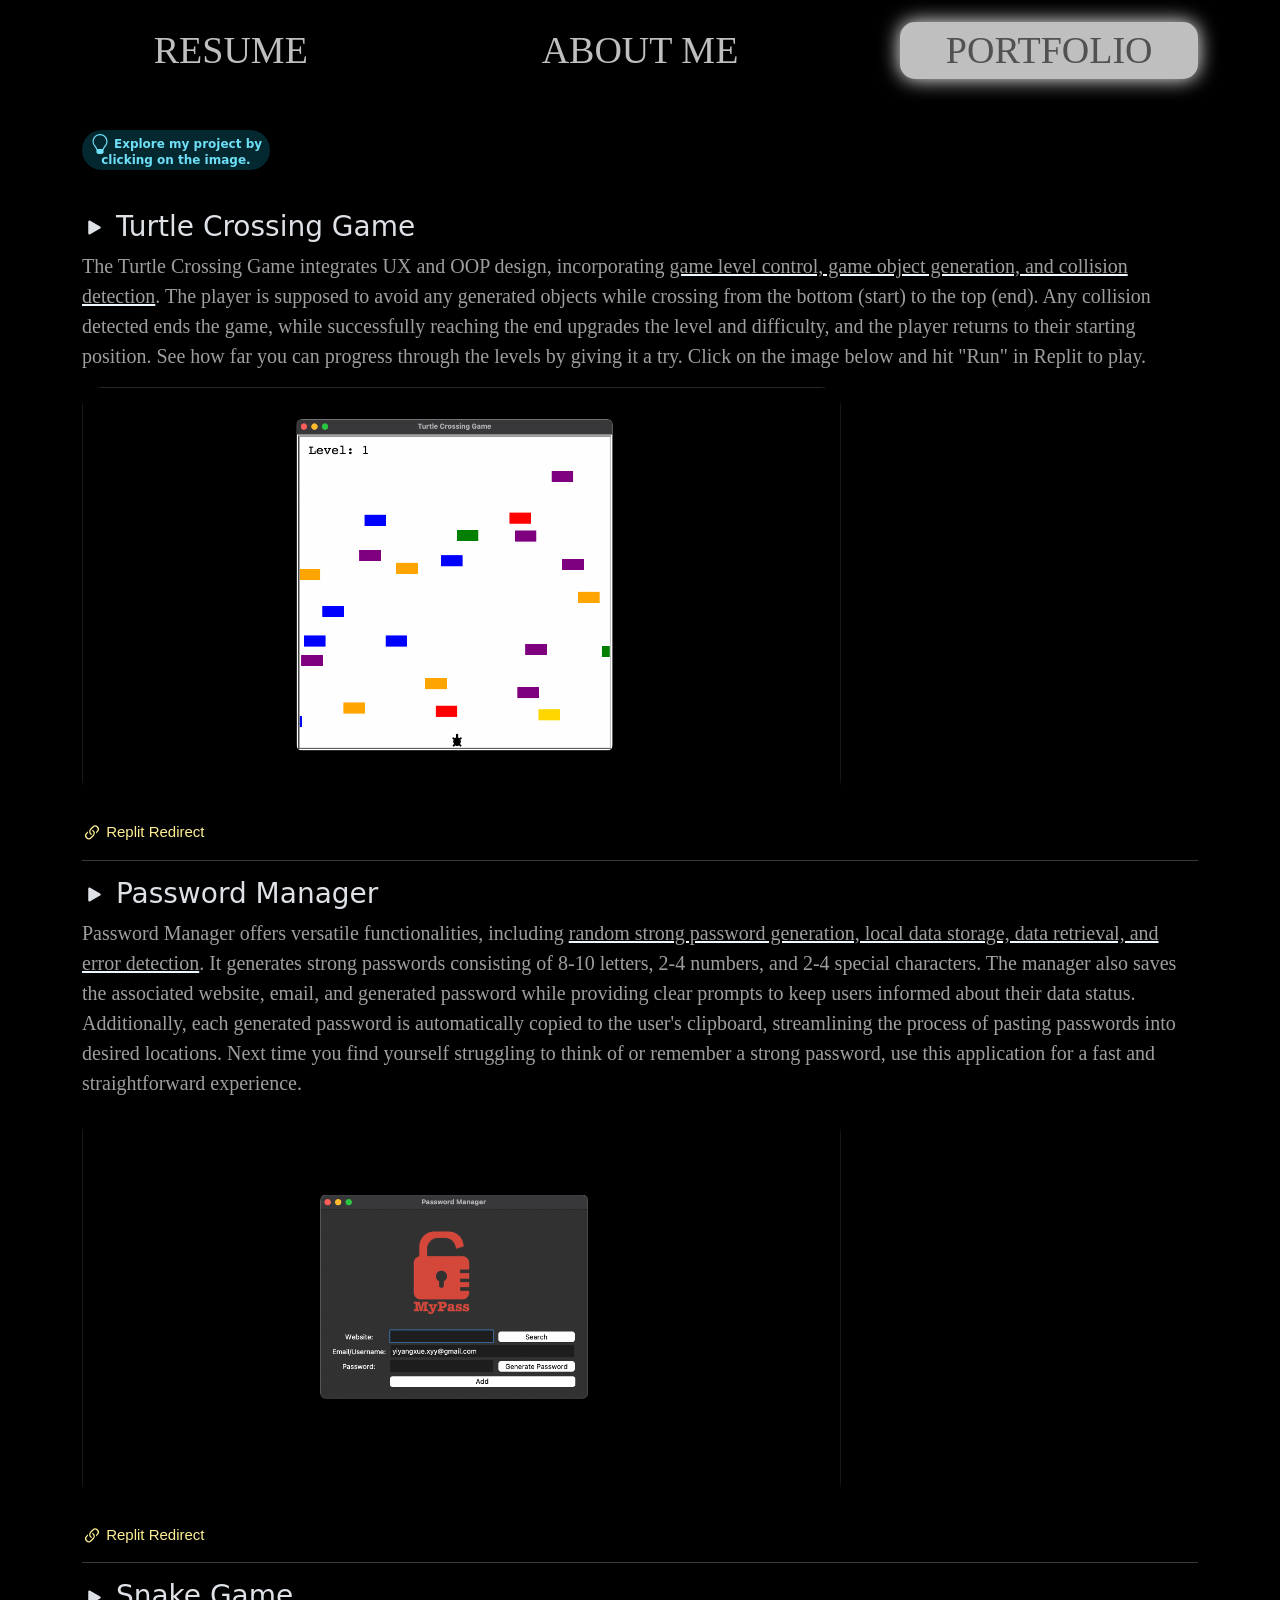
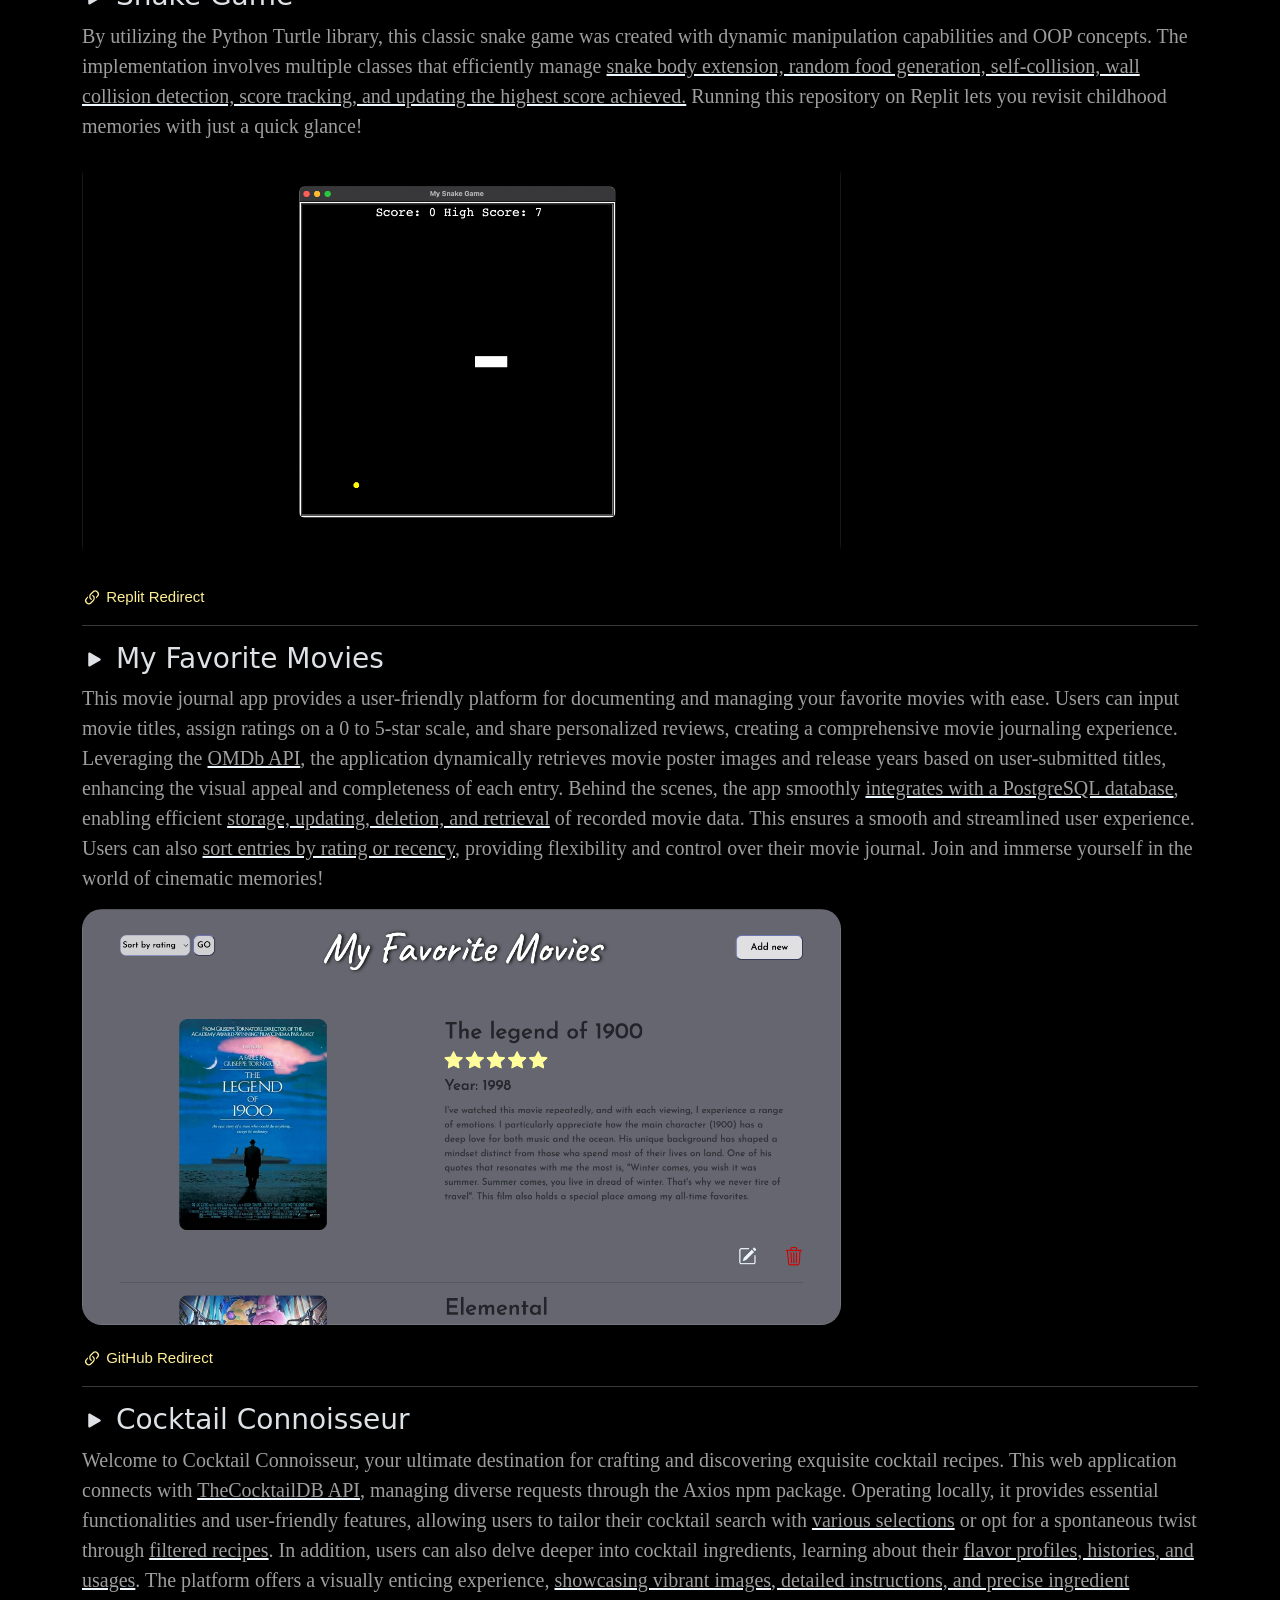
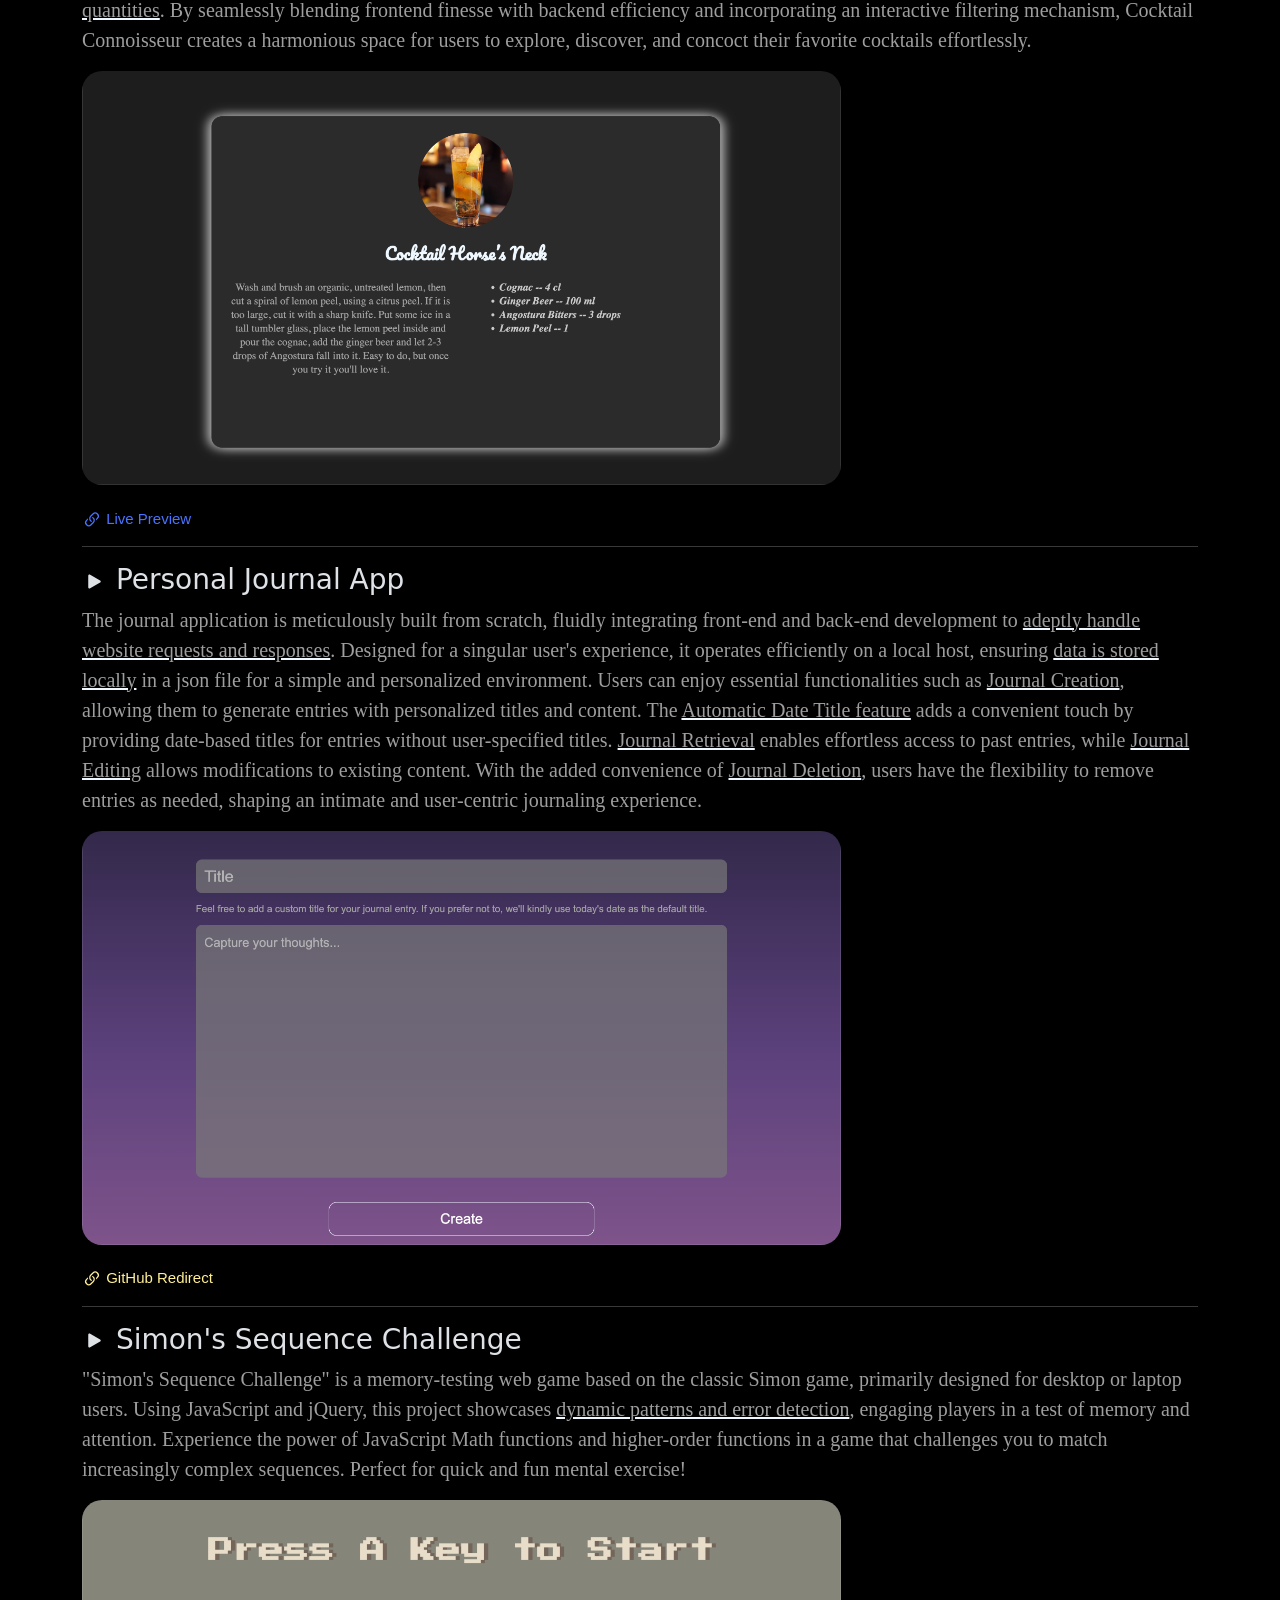
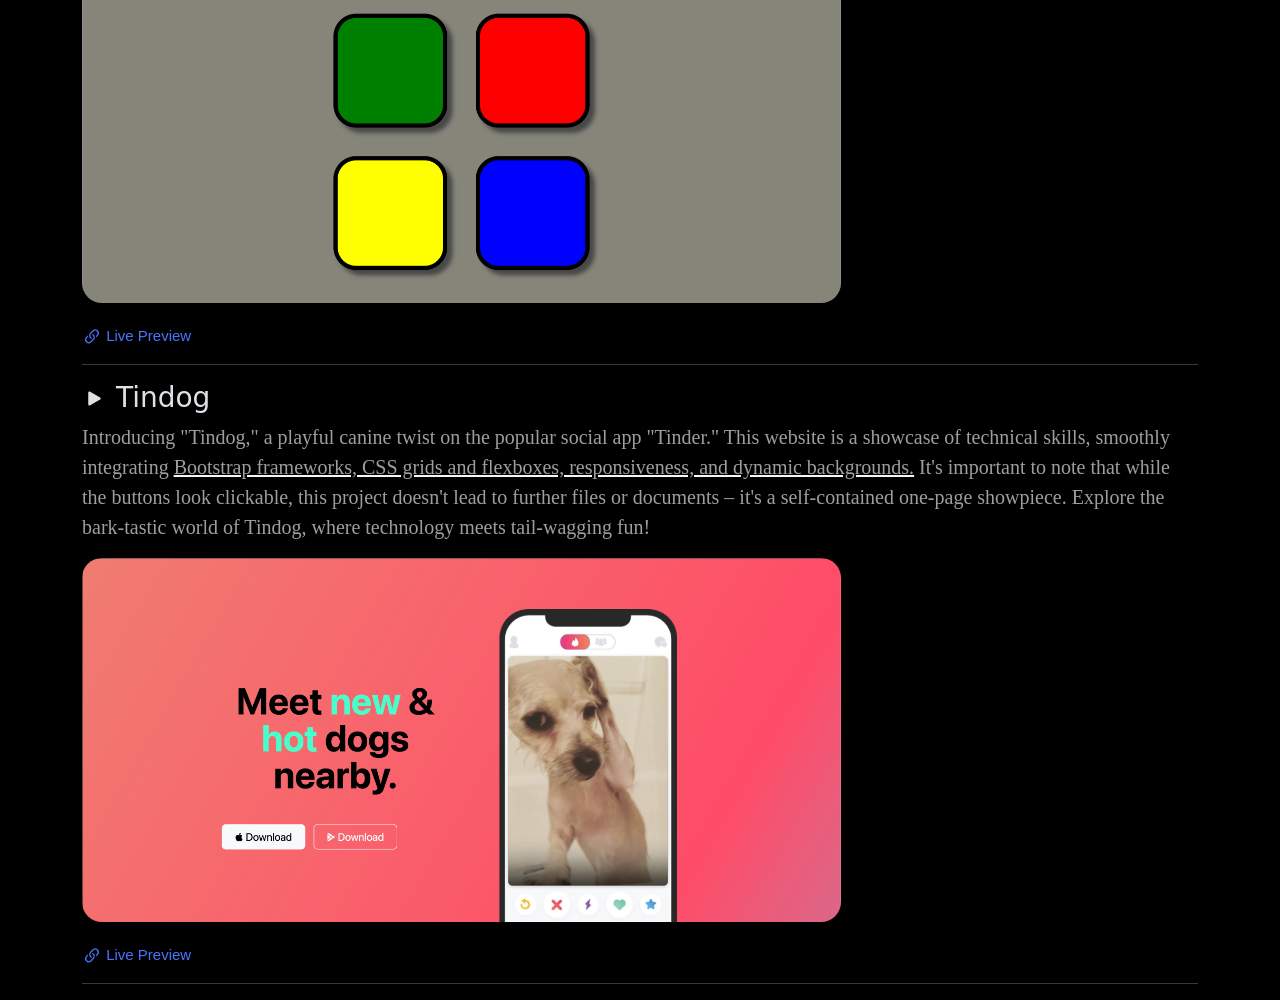
==== commit 643cdb26: "Update portfolio directory" ====
--- a/Portfolio/portfolio.html
+++ b/Portfolio/portfolio.html
@@ -138,11 +138,10 @@
                         <path d="m11.596 8.697-6.363 3.692c-.54.313-1.233-.066-1.233-.697V4.308c0-.63.692-1.01 1.233-.696l6.363 3.692a.802.802 0 0 1 0 1.393"/>
                         </svg>
                         Cocktail Connoisseur</h3>
-                    <p>Welcome to Cocktail Connoisseur, your ultimate destination for crafting and discovering exquisite cocktail recipes. This web application 
-                        connects with <span id="underline">TheCocktailDB API</span>, managing diverse requests through the Axios npm package. Operating locally, it provides essential functionalities and user-friendly features, allowing users to 
-                        tailor their cocktail search with various selections or opt for a spontaneous twist through filtered recipes. The platform offers a visually enticing experience, showcasing <span id="underline">vibrant images, detailed instructions, 
-                        and precise ingredient quantities</span>. By seamlessly blending frontend finesse with backend efficiency and incorporating an <span id="underline">interactive filtering mechanism</span>, Cocktail Connoisseur creates a harmonious space 
-                        for users to explore, discover, and concoct their favorite cocktails effortlessly. Cheers to an immersive and personalized mixology journey with this Cocktail Recipe Generator!</p>
+                    <p>Welcome to Cocktail Connoisseur, your ultimate destination for crafting and discovering exquisite cocktail recipes. This web application connects with <span id="underline">TheCocktailDB API</span>, managing diverse requests through the Axios npm package. 
+                        Operating locally, it provides essential functionalities and user-friendly features, allowing users to tailor their cocktail search with <span id="underline">various selections</span> or opt for a spontaneous twist through <span id="underline">filtered recipes</span>. In addition, 
+                        users can also delve deeper into cocktail ingredients, learning about their <span id="underline">flavor profiles, histories, and usages</span>. The platform offers a visually enticing experience, <span id="underline">showcasing vibrant images, detailed instructions, and precise 
+                        ingredient quantities</span>. By seamlessly blending frontend finesse with backend efficiency and incorporating an interactive filtering mechanism, Cocktail Connoisseur creates a harmonious space for users to explore, discover, and concoct their favorite cocktails effortlessly.</p>
                     <a href="https://cocktailconnoisseur.cyclic.app" target="_blank">
                         <img src="Images/Cocktail Connoisseur.png" alt="picture of the Cocktail Connoisseur Web"/></a>
                         <p id="livePreviewNote">
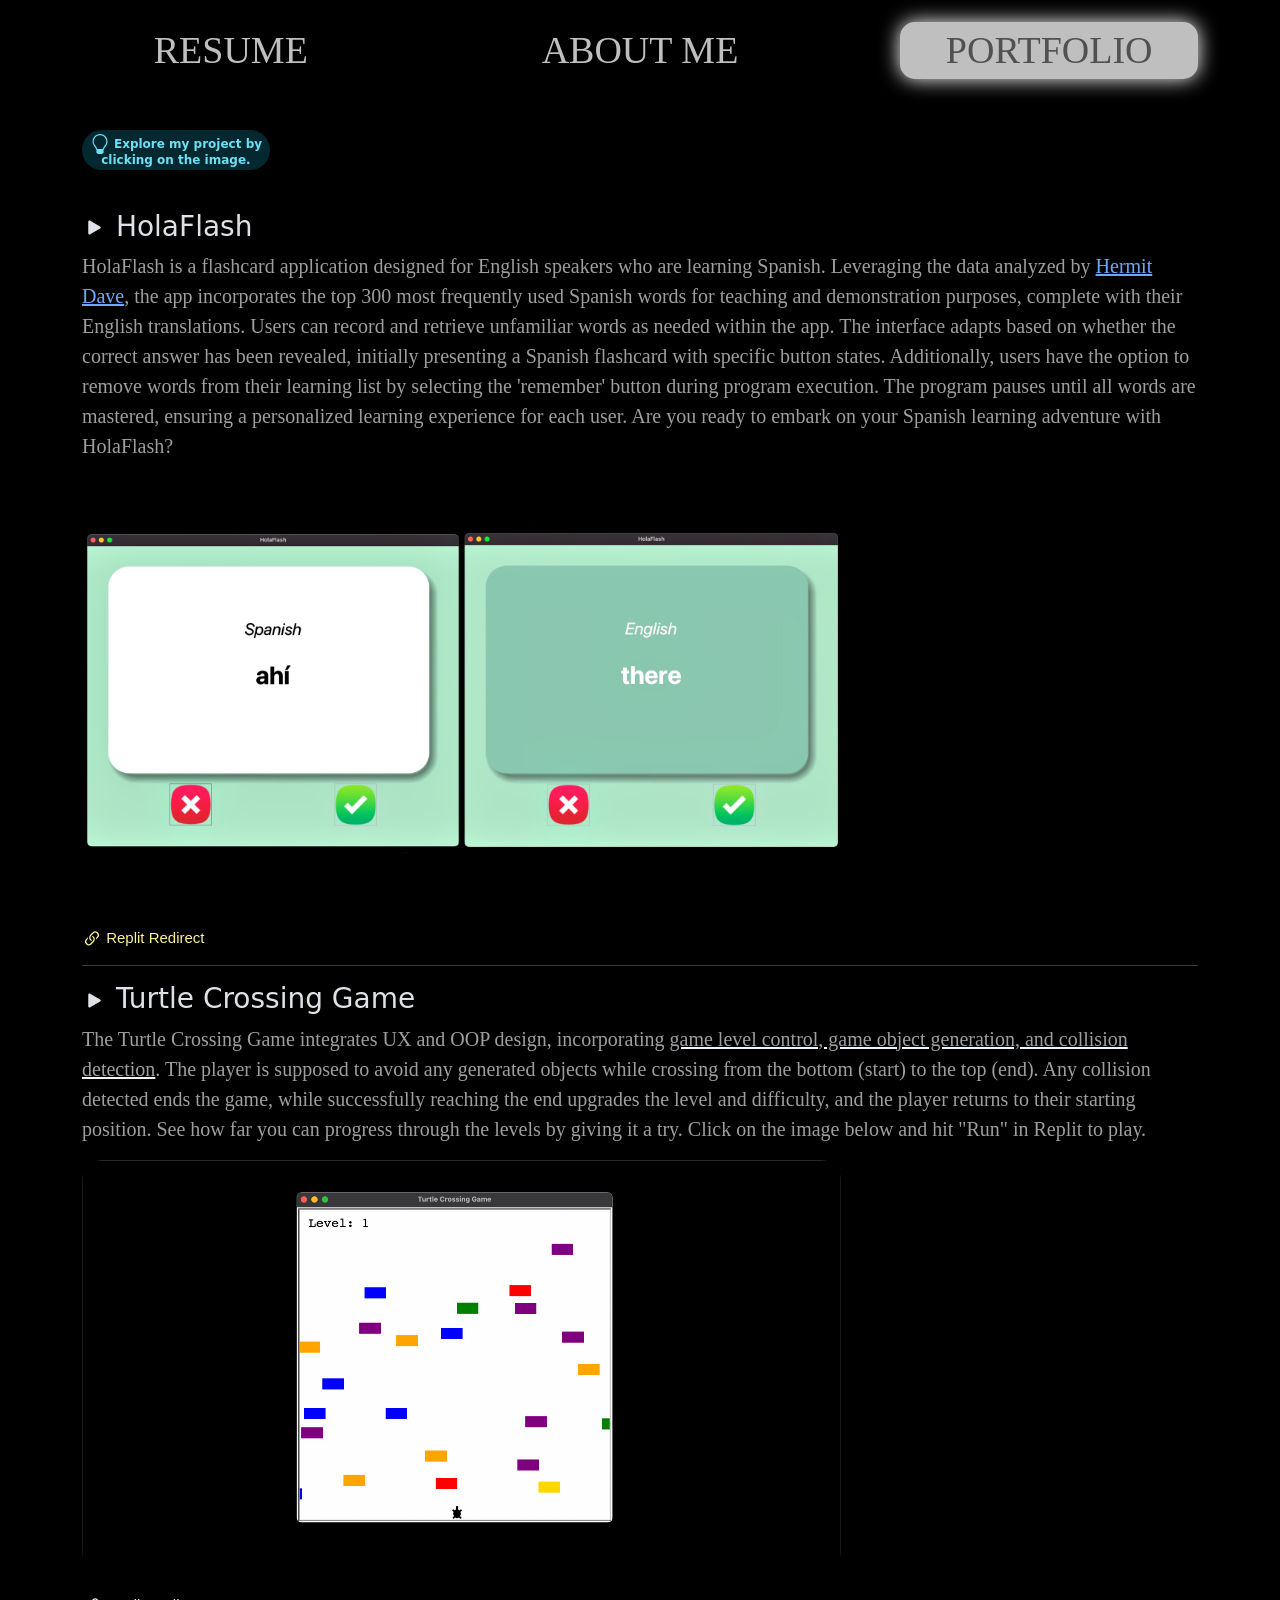
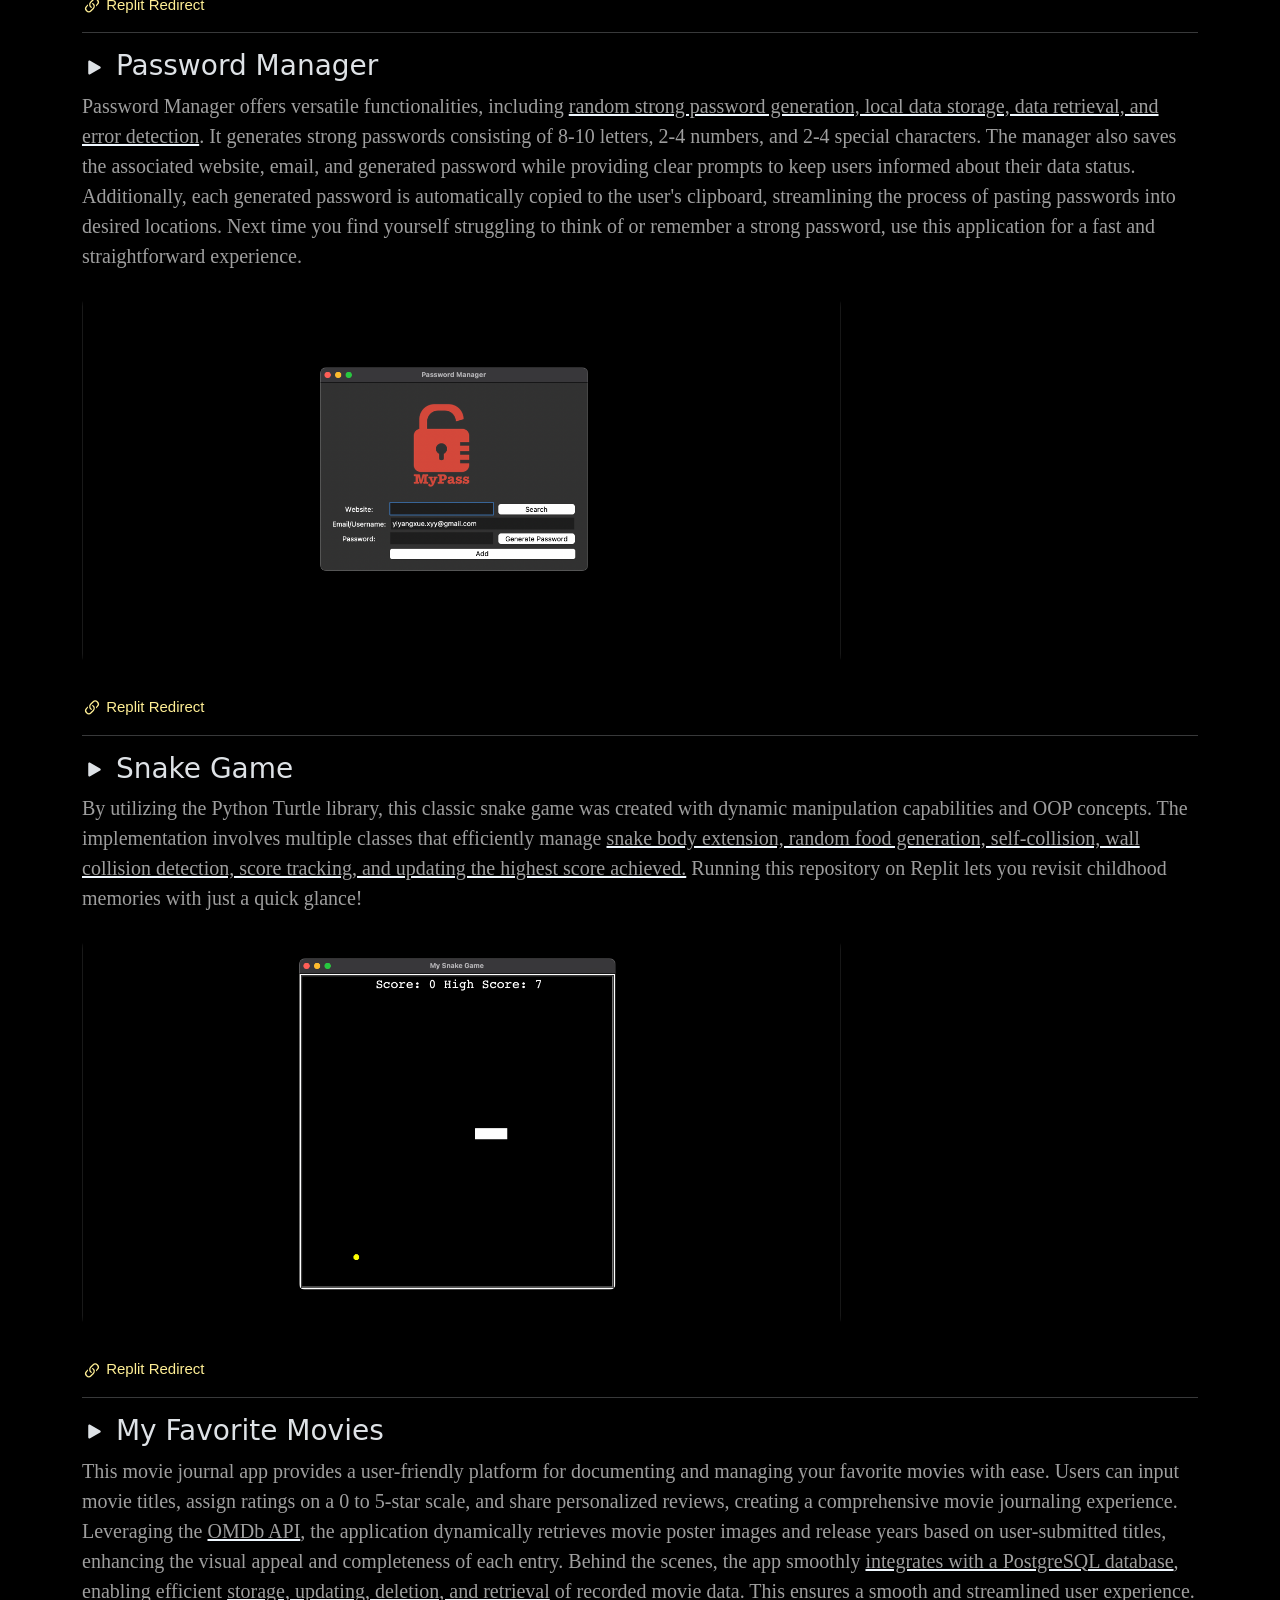
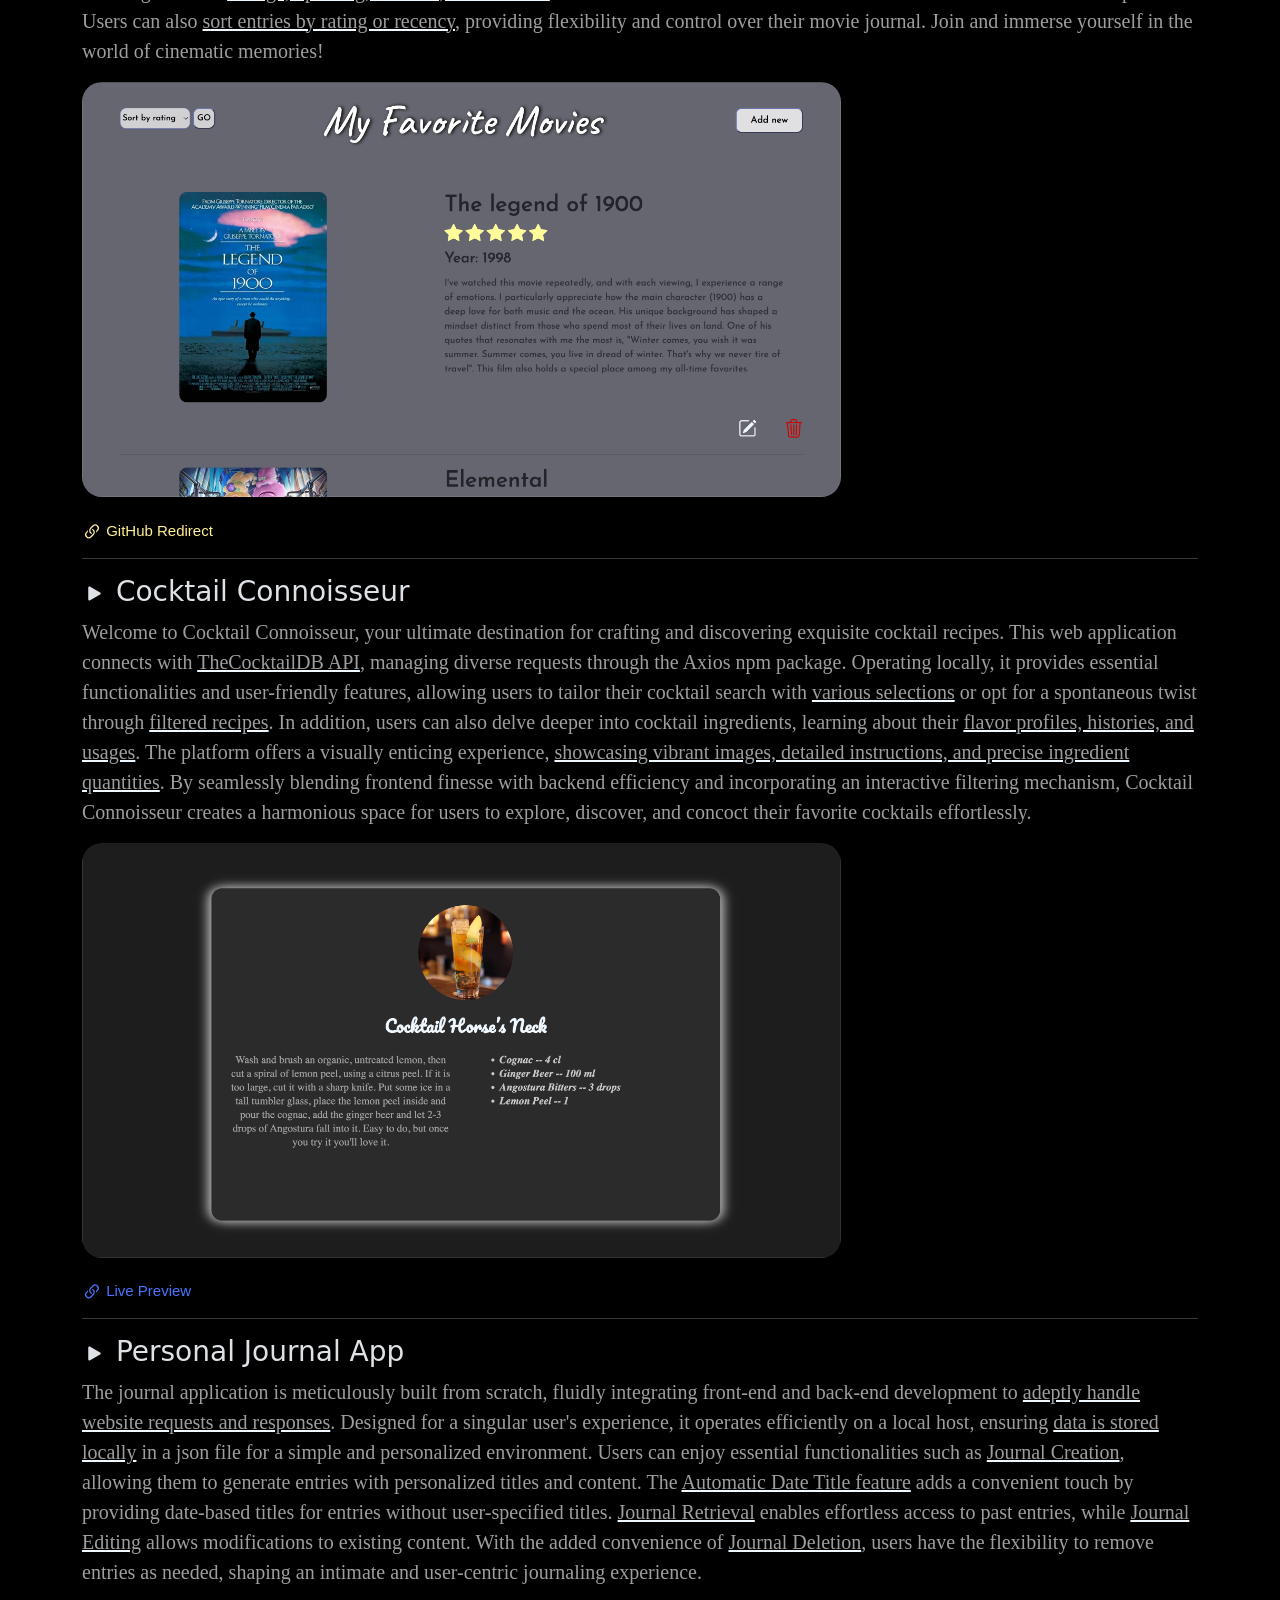
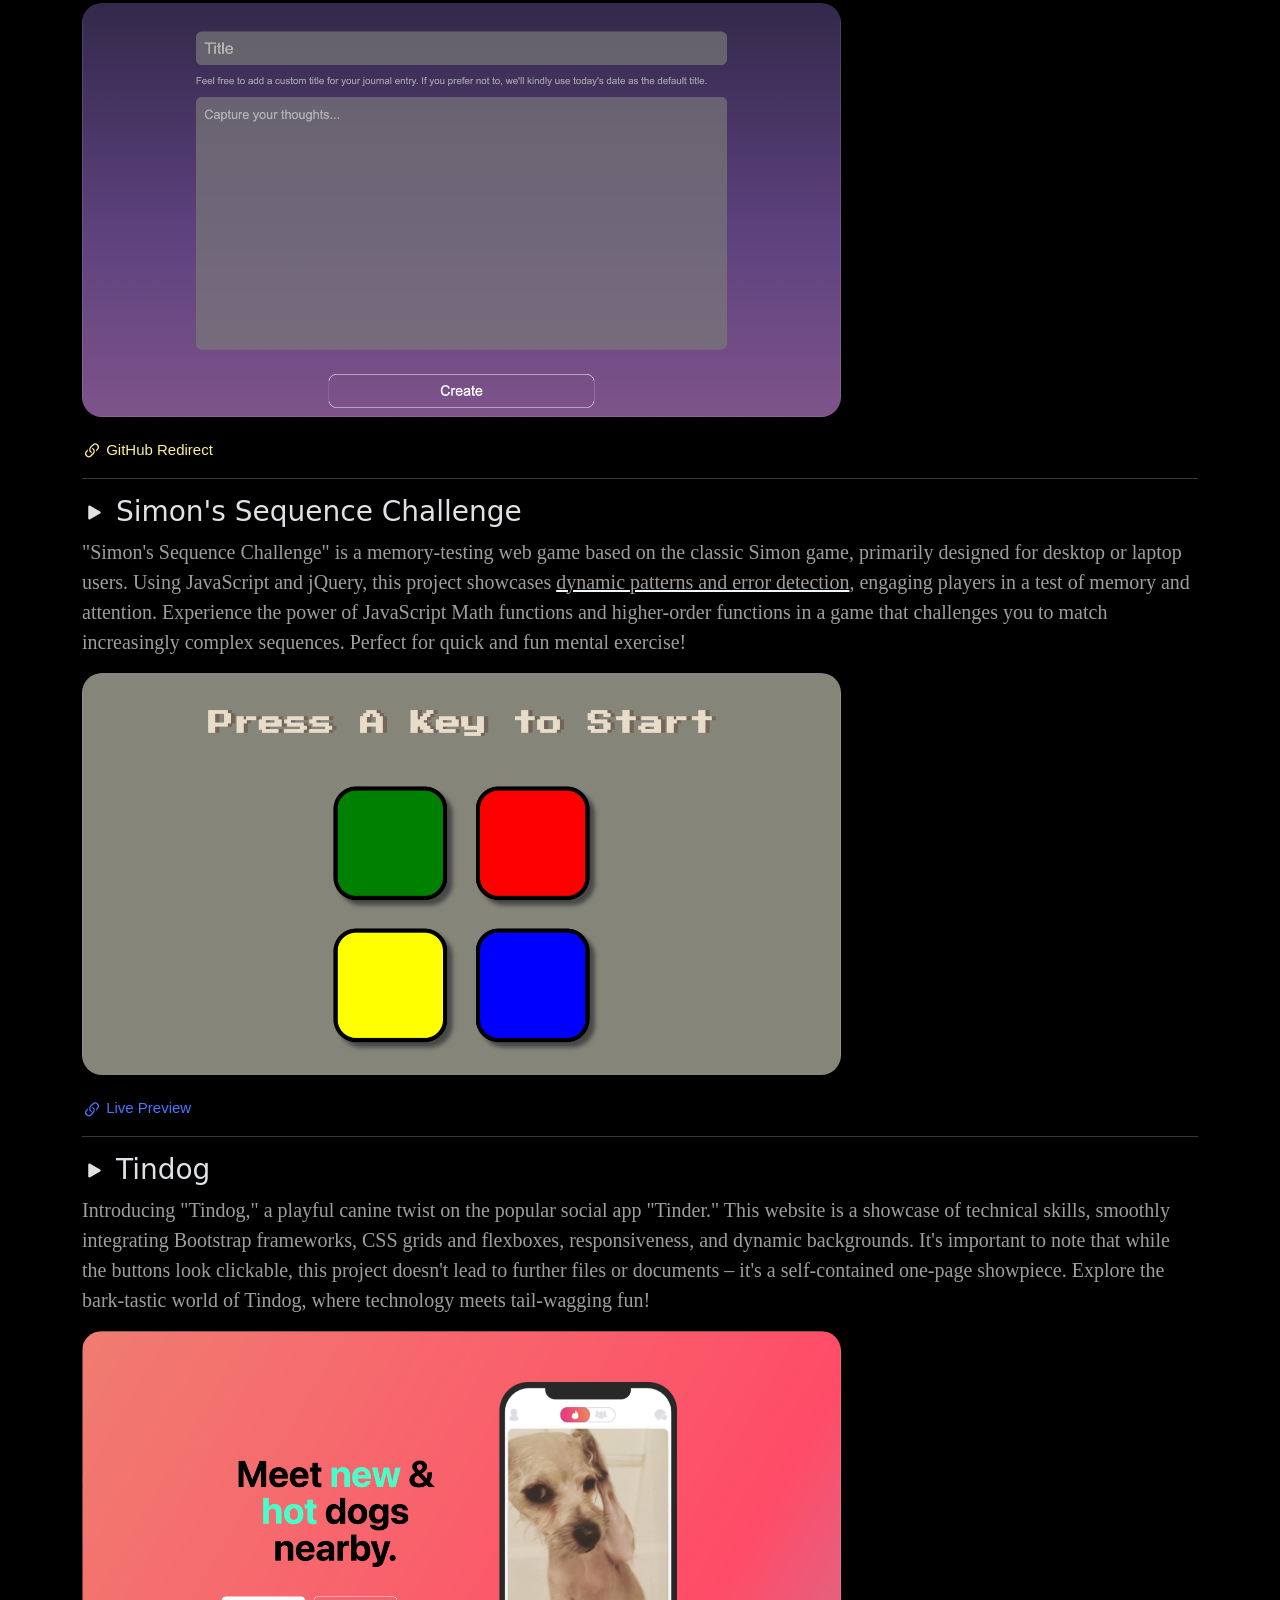
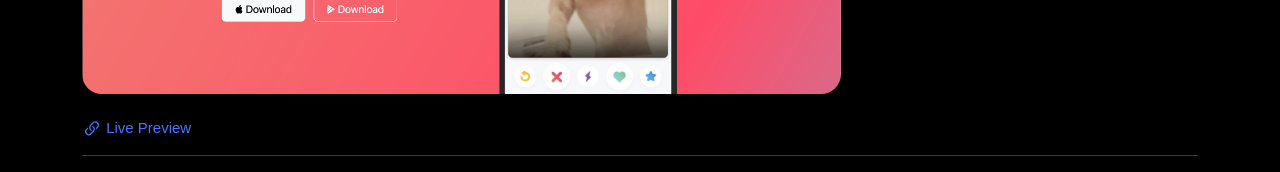
==== commit 17b14e55: "run auto-formatter" ====
--- a/Portfolio/portfolio.html
+++ b/Portfolio/portfolio.html
@@ -48,6 +48,27 @@
                         
                 </div>
 
+                <!--9th Project-->
+                <div class="project">
+                    <h3>
+                        <svg xmlns="http://www.w3.org/2000/svg" width="25" height="25" fill="currentColor" class="bi bi-play-fill" viewBox="0 0 16 16">
+                        <path d="m11.596 8.697-6.363 3.692c-.54.313-1.233-.066-1.233-.697V4.308c0-.63.692-1.01 1.233-.696l6.363 3.692a.802.802 0 0 1 0 1.393"/>
+                        </svg>
+                        HolaFlash</h3>
+                    <p>HolaFlash is a flashcard application designed for English speakers who are learning Spanish. Leveraging the data analyzed by <a href="https://github.com/hermitdave/FrequencyWords">Hermit Dave</a>, the app incorporates the top 300 most frequently used Spanish words for teaching and demonstration purposes, complete with their English translations. 
+                        Users can record and retrieve unfamiliar words as needed within the app. The interface adapts based on whether the correct answer has been revealed, initially presenting a Spanish flashcard with specific button states. Additionally, users have the option to remove words from their learning list by selecting the 'remember' button during program 
+                        execution. The program pauses until all words are mastered, ensuring a personalized learning experience for each user. Are you ready to embark on your Spanish learning adventure with HolaFlash?</p>
+                    <a href="https://replit.com/@yiyangxuexyy/holaflash?v=1" target="_blank">
+                        <img src="Images/holaFlash.jpg" alt="picture of the HolaFlash App"/></a>
+                        <p id="redirectionNote">
+                            <svg xmlns="http://www.w3.org/2000/svg" width="20" height="20" fill="currentColor" class="bi bi-link-45deg" viewBox="0 0 16 16">
+                                <path d="M4.715 6.542 3.343 7.914a3 3 0 1 0 4.243 4.243l1.828-1.829A3 3 0 0 0 8.586 5.5L8 6.086a1 1 0 0 0-.154.199 2 2 0 0 1 .861 3.337L6.88 11.45a2 2 0 1 1-2.83-2.83l.793-.792a4 4 0 0 1-.128-1.287z"/>
+                                <path d="M6.586 4.672A3 3 0 0 0 7.414 9.5l.775-.776a2 2 0 0 1-.896-3.346L9.12 3.55a2 2 0 1 1 2.83 2.83l-.793.792c.112.42.155.855.128 1.287l1.372-1.372a3 3 0 1 0-4.243-4.243z"/>
+                            </svg>
+                            Replit Redirect</p>
+                    <hr />
+                </div>    
+
                 <!--8th Project-->
                 <div class="project">
                     <h3>
@@ -208,8 +229,8 @@
                         </svg>
                         Tindog</h3>
                     <p>Introducing "Tindog," a playful canine twist on the popular social app "Tinder." 
-                        This website is a showcase of technical skills, smoothly integrating <span id="underline">Bootstrap frameworks, CSS grids and flexboxes, responsiveness, 
-                        and dynamic backgrounds.</span> It's important to note that while the buttons look clickable, 
+                        This website is a showcase of technical skills, smoothly integrating Bootstrap frameworks, CSS grids and flexboxes, responsiveness, 
+                        and dynamic backgrounds. It's important to note that while the buttons look clickable, 
                         this project doesn't lead to further files or documents – it's a self-contained one-page showpiece. 
                         Explore the bark-tastic world of Tindog, where technology meets tail-wagging fun!</p>
                     <a href="https://selinaxyy.github.io/Tindog-Web/" target="_blank">
